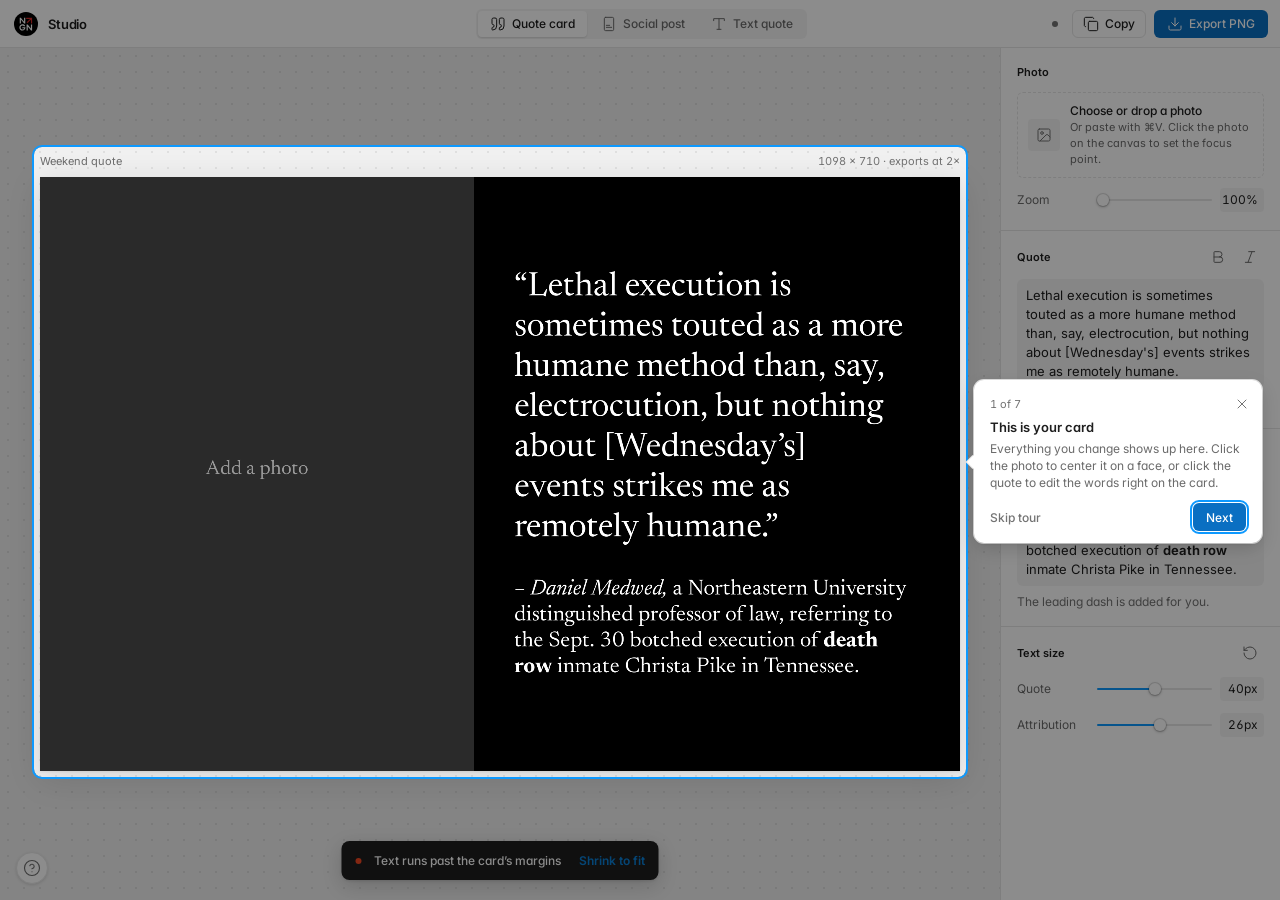
==== index.html @ 249392ea "Studio: several social artboards, batch story import, edit text on the canvas, onboarding tour - Soc" ====
<!doctype html>
<html lang="en">
<head>
<meta charset="utf-8">
<meta name="viewport" content="width=device-width, initial-scale=1">
<title>Weekend Quote Card</title>
<link rel="preconnect" href="https://fonts.googleapis.com">
<link rel="preconnect" href="https://fonts.gstatic.com" crossorigin>
<link rel="stylesheet" href="https://fonts.googleapis.com/css2?family=Inter:wght@400;500;600&family=Newsreader:ital,opsz,wght@0,72,400;0,72,700;1,72,400;1,72,700&display=swap">
<link rel="stylesheet" href="studio.css">
<style>
/* Kepler Std (Adobe) is used when installed; local() pins exact faces, since the family has 100+ widths and optical sizes. */
@font-face { font-family: "QC Kepler Display"; font-weight: 400; font-style: normal; src: local("Kepler Std Display"), local("KeplerStd-Disp"); }
@font-face { font-family: "QC Kepler Display"; font-weight: 400; font-style: italic; src: local("Kepler Std Italic Display"), local("KeplerStd-ItDisp"); }
@font-face { font-family: "QC Kepler Display"; font-weight: 700; font-style: normal; src: local("Kepler Std Bold Display"), local("KeplerStd-BoldDisp"); }
@font-face { font-family: "QC Kepler Display"; font-weight: 700; font-style: italic; src: local("Kepler Std Bold Italic Display"), local("KeplerStd-BoldItDisp"); }
@font-face { font-family: "QC Kepler Text"; font-weight: 400; font-style: normal; src: local("Kepler Std Regular"), local("KeplerStd-Regular"); }
@font-face { font-family: "QC Kepler Text"; font-weight: 400; font-style: italic; src: local("Kepler Std Italic"), local("KeplerStd-Italic"); }
@font-face { font-family: "QC Kepler Text"; font-weight: 700; font-style: normal; src: local("Kepler Std Bold"), local("KeplerStd-Bold"); }
@font-face { font-family: "QC Kepler Text"; font-weight: 700; font-style: italic; src: local("Kepler Std Bold Italic"), local("KeplerStd-BoldIt"); }
</style>
</head>
<body>
<header class="topbar">
  <div class="brand"><svg viewBox="0 0 64 64" aria-hidden="true"><circle cx="32" cy="32" r="32" fill="#000"/><path d="M0,73.07V1.06H12.99L52.81,50.48V1.06h14.32V73.07h-13.2L14.32,24.18v48.89H0Z" fill="#fff" transform="translate(15.3 15.18) scale(0.21955) translate(0 -1.06)"/><path d="M240.67 1.01L240.67 8.21L264.23 8.21L243.23 29.21L248.32 34.31L269.5 13.12L269.5 37.04L276.7 37.04L276.7 1.01Z" fill="#cf2b28" transform="translate(32.49 15.18) scale(0.43880) translate(-240.67 -1.01)"/><path d="M78.46,37.06C78.46,16.01,94.36,0,115.41,0c12.46,0,23.97,5.94,31.55,16.91l-11.29,8.06c-5.62-8.48-12.94-11.72-20.26-11.72-13.1,0-22.27,9.86-22.27,23.81s9.54,23.81,22.64,23.81c11.98,0,18.72-7.05,20.36-14.69h-21.79v-12.35h36.27c.21,1.86,.26,3.98,.26,5.78,0,18.51-13.04,34.52-35.1,34.52s-37.33-16.01-37.33-37.06Z" fill="#fff" transform="translate(14.3 32.78) scale(0.22393) translate(-78.46 0)"/><path d="M162.22,73.07V1.06h12.99l39.82,49.42V1.06h14.32V73.07h-13.2l-39.61-48.89v48.89h-14.32Z" fill="#fff" transform="translate(33.57 33.34) scale(0.21955) translate(-162.22 -1.06)"/></svg><span>Studio</span></div>
  <nav class="tabs" aria-label="Tools"><a href="./" aria-current="page"><svg class="i" viewBox="0 0 24 24" aria-hidden="true"><path d="M16 3a2 2 0 0 0-2 2v6a2 2 0 0 0 2 2 1 1 0 0 1 1 1v1a2 2 0 0 1-2 2 1 1 0 0 0-1 1v2a1 1 0 0 0 1 1 6 6 0 0 0 6-6V5a2 2 0 0 0-2-2z"/><path d="M5 3a2 2 0 0 0-2 2v6a2 2 0 0 0 2 2 1 1 0 0 1 1 1v1a2 2 0 0 1-2 2 1 1 0 0 0-1 1v2a1 1 0 0 0 1 1 6 6 0 0 0 6-6V5a2 2 0 0 0-2-2z"/></svg>Quote card</a><a href="social.html"><svg class="i" viewBox="0 0 24 24" aria-hidden="true"><rect x="5" y="2" width="14" height="20" rx="2"/><path d="M8 17h8M8 14h5"/></svg>Social post</a><a href="text-quote.html"><svg class="i" viewBox="0 0 24 24" aria-hidden="true"><path d="M4 7V4h16v3M9 20h6M12 4v16"/></svg>Text quote</a></nav>
  <div class="top-actions">
    <span class="font-chip" id="fontStatus"></span>
    <button type="button" class="btn outline" id="copy"><svg class="i" viewBox="0 0 24 24" aria-hidden="true"><rect width="14" height="14" x="8" y="8" rx="2"/><path d="M4 16c-1.1 0-2-.9-2-2V4c0-1.1.9-2 2-2h10c1.1 0 2 .9 2 2"/></svg>Copy</button>
    <button type="button" class="btn primary" id="download"><svg class="i" viewBox="0 0 24 24" aria-hidden="true"><path d="M21 15v4a2 2 0 0 1-2 2H5a2 2 0 0 1-2-2v-4"/><path d="m7 10 5 5 5-5M12 15V3"/></svg>Export PNG</button>
  </div>
</header>
<main class="workspace">
  <section class="stage" id="stage" aria-label="Canvas">
    <div class="artboard">
      <div class="frame-label"><span>Weekend quote</span><span>1098 × 710 · exports at 2×</span></div>
      <canvas id="card" width="2196" height="1420" aria-label="Quote card preview"></canvas>
    </div>
    <div class="toasts">
      <div class="toast" id="warn" hidden><span class="dot"></span><span>Text runs past the card’s margins</span><button type="button" id="fit">Shrink to fit</button></div>
      <div class="toast plain" id="saveMsg" role="status"></div>
    </div>
  </section>

  <aside class="panel right" aria-label="Properties">
    <section class="sec">
      <div class="sec-head"><h2>Photo</h2></div>
      <label class="drop">
        <span class="thumb" id="thumb"><svg class="i" viewBox="0 0 24 24" aria-hidden="true"><rect x="3" y="3" width="18" height="18" rx="2"/><circle cx="9" cy="9" r="2"/><path d="m21 15-3.1-3.1a2 2 0 0 0-2.8 0L6 21"/></svg></span>
        <span><strong>Choose or drop a photo</strong><span class="sub">Or paste with ⌘V. Click the photo on the canvas to set the focus point.</span></span>
        <input type="file" id="file" accept="image/*">
      </label>
      <div class="prop"><label for="zoom">Zoom</label><input type="range" id="zoom" min="100" max="250" value="100"><output class="val" for="zoom" id="zoomOut"></output></div>
    </section>

    <section class="sec">
      <div class="sec-head"><h2 id="quoteLabel">Quote</h2><div class="toolbar"><button type="button" class="btn icon fmt" data-cmd="bold" title="Bold (⌘B)" aria-label="Bold"><svg class="i" viewBox="0 0 24 24" aria-hidden="true"><path d="M6 12h9a4 4 0 0 1 0 8H7a1 1 0 0 1-1-1V5a1 1 0 0 1 1-1h7a4 4 0 0 1 0 8"/></svg></button>
          <button type="button" class="btn icon fmt" data-cmd="italic" title="Italic (⌘I)" aria-label="Italic"><svg class="i" viewBox="0 0 24 24" aria-hidden="true"><path d="M19 4h-9M14 20H5M15 4 9 20"/></svg></button></div></div>
      <div class="editor" id="quote" contenteditable="true" role="textbox" aria-multiline="true" aria-labelledby="quoteLabel">Lethal execution is sometimes touted as a more humane method than, say, electrocution, but nothing about [Wednesday's] events strikes me as remotely humane.</div>
      <p class="note">Curly quotation marks are added for you.</p>
    </section>

    <section class="sec">
      <div class="sec-head"><h2 id="attrLabel">Attribution</h2><div class="toolbar"><button type="button" class="btn icon fmt" data-cmd="bold" title="Bold (⌘B)" aria-label="Bold"><svg class="i" viewBox="0 0 24 24" aria-hidden="true"><path d="M6 12h9a4 4 0 0 1 0 8H7a1 1 0 0 1-1-1V5a1 1 0 0 1 1-1h7a4 4 0 0 1 0 8"/></svg></button>
          <button type="button" class="btn icon fmt" data-cmd="italic" title="Italic (⌘I)" aria-label="Italic"><svg class="i" viewBox="0 0 24 24" aria-hidden="true"><path d="M19 4h-9M14 20H5M15 4 9 20"/></svg></button></div></div>
      <div class="editor" id="attr" contenteditable="true" role="textbox" aria-multiline="true" aria-labelledby="attrLabel"><i>Daniel Medwed,</i> a Northeastern University distinguished professor of law, referring to the Sept. 30 botched execution of <b>death row</b> inmate Christa Pike in Tennessee.</div>
      <p class="note">The leading dash is added for you.</p>
    </section>

    <section class="sec">
      <div class="sec-head"><h2>Text size</h2><button type="button" class="btn icon" id="resetSize" title="Reset to 40 / 26" aria-label="Reset sizes"><svg class="i" viewBox="0 0 24 24" aria-hidden="true"><path d="M3 12a9 9 0 1 0 9-9 9.75 9.75 0 0 0-6.74 2.74L3 8"/><path d="M3 3v5h5"/></svg></button></div>
      <div class="prop"><label for="qSize">Quote</label><input type="range" id="qSize" min="24" max="56" value="40"><output class="val" for="qSize"></output></div>
      <div class="prop"><label for="aSize">Attribution</label><input type="range" id="aSize" min="16" max="34" value="26"><output class="val" for="aSize"></output></div>
    </section>
  </aside>
</main>
<script src="canvas-edit.js"></script>
<script src="tour.js"></script>
<script>
// Card spec from the Figma frame: 1098×710, portrait 518 wide, black quote column with 110/48 padding, 33 gap.
const W = 1098, H = 710, PW = 518, PAD_X = 48, PAD_Y = 110, GAP = 33, SCALE = 2;
const QUOTE_FAMILY = '"QC Kepler Display", "Newsreader", Georgia, serif';
const ATTR_FAMILY = '"QC Kepler Text", "Newsreader", Georgia, serif';
const DEFAULTS = { qSize: 40, aSize: 26 };

const $ = (id) => document.getElementById(id);
// Fill the slider track up to the thumb (WebKit has no progress pseudo-element).
function paintRanges() {
  for (const r of document.querySelectorAll('input[type=range]'))
    r.style.setProperty('--p', ((r.value - r.min) / (r.max - r.min)) * 100 + '%');
}
function setThumb(src) { const t = $('thumb'); t.style.backgroundImage = `url("${src}")`; t.textContent = ''; }
function setFontStatus(ok) {
  const el = $('fontStatus');
  el.dataset.ok = ok;
  el.textContent = ok ? 'Kepler Std' : 'Substitute font';
  el.title = ok ? 'Kepler Std is active on this computer.' : 'Kepler Std isn’t installed here, so Newsreader stands in. Activate Kepler Std in Adobe Fonts for an exact match.';
}

const canvas = $('card'), ctx = canvas.getContext('2d');
const quoteEl = $('quote'), attrEl = $('attr');
let photo = null;
// Focal point as a fraction of the photo (0–1); the frame centers on it as far as the crop allows.
let focus = { x: 0.5, y: 0.4 };
let geo = null;
let regions = [];
let lastEditor = quoteEl;

// rich text -> runs
function runsFrom(el) {
  const runs = [];
  (function walk(node, b, i) {
    for (const n of node.childNodes) {
      if (n.nodeType === 3) { runs.push({ text: n.nodeValue, b, i }); continue; }
      if (n.nodeType !== 1) continue;
      const tag = n.tagName;
      if (tag === 'BR') { runs.push({ text: '\n', b, i }); continue; }
      const st = n.style || {};
      const nb = b || tag === 'B' || tag === 'STRONG' || parseInt(st.fontWeight) >= 600 || st.fontWeight === 'bold';
      const ni = i || tag === 'I' || tag === 'EM' || st.fontStyle === 'italic';
      if ((tag === 'DIV' || tag === 'P') && runs.length) runs.push({ text: '\n', b, i });
      walk(n, nb, ni);
    }
  })(el, false, false);
  return runs;
}

function smarten(runs) {
  let prev = ' ';
  for (const r of runs) {
    r.text = r.text.replace(/ /g, ' ').replace(/["']/g, (q, idx, s) => {
      const before = idx ? s[idx - 1] : prev;
      const open = /[\s(\[—–-]/.test(before);
      return q === '"' ? (open ? '“' : '”') : (open ? '‘' : '’');
    });
    if (r.text) prev = r.text[r.text.length - 1];
  }
  return runs;
}

function trimRuns(runs) {
  const out = runs.filter((r) => r.text);
  if (out.length) { out[0].text = out[0].text.replace(/^\s+/, ''); out[out.length - 1].text = out[out.length - 1].text.replace(/\s+$/, ''); }
  return out.filter((r) => r.text);
}

function quoteRuns() {
  const runs = trimRuns(smarten(runsFrom(quoteEl)));
  if (!runs.length) return runs;
  const first = runs[0], last = runs[runs.length - 1];
  if (!/^“/.test(first.text)) first.text = '“' + first.text;
  if (!/”$/.test(last.text)) last.text += '”';
  return runs;
}

function attrRuns() {
  const runs = trimRuns(smarten(runsFrom(attrEl)));
  if (!runs.length) return runs;
  runs[0].text = runs[0].text.replace(/^[-–—]\s*/, '');
  runs.unshift({ text: '– ', b: false, i: false });
  return runs;
}

// layout
const fontFor = (r, size, family) => `${r.i ? 'italic ' : ''}${r.b ? 700 : 400} ${size}px ${family}`;

// Greedy word wrap; a "word" can mix styles (e.g. italic name + roman comma) and only breaks at whitespace.
function layout(runs, size, maxW, family) {
  const words = [];
  let cur = [];
  const flush = () => { if (cur.length) words.push(cur); cur = []; };
  for (const r of runs) {
    for (const part of r.text.split(/(\n|[ \t]+)/)) {
      if (!part) continue;
      if (part === '\n') { flush(); words.push('\n'); }
      else if (/^[ \t]+$/.test(part)) flush();
      else { ctx.font = fontFor(r, size, family); cur.push({ text: part, font: ctx.font, w: ctx.measureText(part).width }); }
    }
  }
  flush();
  ctx.font = fontFor({}, size, family);
  const space = ctx.measureText(' ').width;
  const lines = [[]];
  let lineW = 0;
  for (const word of words) {
    if (word === '\n') { lines.push([]); lineW = 0; continue; }
    const ww = word.reduce((s, seg) => s + seg.w, 0);
    const line = lines[lines.length - 1];
    const need = line.length ? lineW + space + ww : ww;
    if (line.length && need > maxW) { lines.push([word]); lineW = ww; }
    else { line.push(word); lineW = need; }
  }
  return { lines, space, family };
}

const lineWidth = (line, space) => line.reduce((s, word) => s + word.reduce((t, seg) => t + seg.w, 0), 0) + space * Math.max(0, line.length - 1);

// Like CSS text-wrap: balance: the narrowest width that keeps the greedy line count, so no orphans.
function balance(runs, size, maxW, family) {
  const greedy = layout(runs, size, maxW, family);
  const n = greedy.lines.length;
  let best = greedy;
  if (n > 1) {
    let lo = maxW / 2, hi = maxW;
    for (let i = 0; i < 12; i++) {
      const mid = (lo + hi) / 2, b = layout(runs, size, mid, family);
      if (b.lines.length <= n) { best = b; hi = mid; } else lo = mid;
    }
  }
  best.w = Math.max(...best.lines.map((l) => lineWidth(l, best.space)));
  return best;
}

function measure() {
  const qs = +$('qSize').value, as = +$('aSize').value;
  const maxW = W - PW - PAD_X * 2;
  const q = balance(quoteRuns(), qs, maxW, QUOTE_FAMILY);
  const a = balance(attrRuns(), as, maxW, ATTR_FAMILY);
  // Line heights from the Figma spec: 40/48 (1.2) and 26/31 (~1.19).
  const qLh = Math.round(qs * 1.2), aLh = Math.round(as * 31 / 26);
  const total = q.lines.length * qLh + (a.lines.length && a.lines[0].length ? GAP + a.lines.length * aLh : 0);
  return { q, a, qs, as, qLh, aLh, total };
}

function drawBlock(block, size, lh, x, top) {
  ctx.fillStyle = '#fff';
  ctx.textBaseline = 'alphabetic';
  ctx.font = fontFor({}, size, block.family);
  const m = ctx.measureText('Hg');
  const asc = m.fontBoundingBoxAscent ?? size * 0.8, desc = m.fontBoundingBoxDescent ?? size * 0.2;
  block.lines.forEach((line, n) => {
    const y = top + n * lh + (lh - (asc + desc)) / 2 + asc;
    let cx = x;
    line.forEach((word, wi) => {
      if (wi) cx += block.space;
      for (const seg of word) { ctx.font = seg.font; ctx.fillText(seg.text, cx, y); cx += seg.w; }
    });
  });
  return top + block.lines.length * lh;
}

function draw() {
  ctx.setTransform(SCALE, 0, 0, SCALE, 0, 0);
  ctx.fillStyle = '#000';
  ctx.fillRect(0, 0, W, H);

  // Portrait: cover-fit, then zoom and pan.
  ctx.save();
  ctx.beginPath(); ctx.rect(0, 0, PW, H); ctx.clip();
  if (photo) {
    const z = +$('zoom').value / 100;
    const s = Math.max(PW / photo.naturalWidth, H / photo.naturalHeight) * z;
    const dw = photo.naturalWidth * s, dh = photo.naturalHeight * s;
    const clamp = (v, min) => Math.min(0, Math.max(min, v));
    const dx = clamp(PW / 2 - focus.x * dw, PW - dw), dy = clamp(H / 2 - focus.y * dh, H - dh);
    geo = { dx, dy, dw, dh };
    ctx.drawImage(photo, dx, dy, dw, dh);
  } else {
    ctx.fillStyle = '#2a2a2a'; ctx.fillRect(0, 0, PW, H);
    ctx.fillStyle = '#999'; ctx.font = `400 24px ${ATTR_FAMILY}`; ctx.textAlign = 'center';
    ctx.fillText('Add a photo', PW / 2, H / 2); ctx.textAlign = 'left';
  }
  ctx.restore();

  const m = measure();
  const x = PW + PAD_X;
  const top = Math.max(0, (H - m.total) / 2);
  const qh = m.q.lines.length * m.qLh;
  const hasAttr = m.a.lines.length && m.a.lines[0].length;
  // Text regions for clicking to edit on the canvas; the block being edited is drawn by the overlay instead.
  regions = [{ editor: quoteEl, x, y: top, w: m.q.w, h: qh, size: m.qs, lh: m.qLh, family: QUOTE_FAMILY, color: '#fff' }];
  if (hasAttr) regions.push({ editor: attrEl, x, y: top + qh + GAP, w: m.a.w, h: m.a.lines.length * m.aLh, size: m.as, lh: m.aLh, family: ATTR_FAMILY, color: '#fff' });
  for (const [r, block, size, lh] of [[regions[0], m.q, m.qs, m.qLh], [regions[1], m.a, m.as, m.aLh]])
    if (r && CanvasEdit.editing !== r.editor) drawBlock(block, size, lh, x, r.y);

  $('warn').hidden = m.total <= H - PAD_Y * 2;
  for (const id of ['qSize', 'aSize']) document.querySelector(`output[for=${id}]`).textContent = $(id).value + 'px';
  $('zoomOut').textContent = $('zoom').value + '%';
  paintRanges();
}

// inputs
function loadPhoto(file) {
  if (!file || !file.type.startsWith('image/')) return;
  const img = new Image();
  img.onload = () => {
    photo = img;
    $('zoom').value = 100; focus = { x: 0.5, y: 0.4 };
    draw();
  };
  img.onerror = () => say('That file couldn’t be opened as an image. Try a JPG, PNG or WebP.');
  img.src = URL.createObjectURL(file);
  setThumb(img.src);
}

$('file').addEventListener('change', (e) => loadPhoto(e.target.files[0]));

document.addEventListener('paste', (e) => {
  const file = [...(e.clipboardData?.files || [])].find((f) => f.type.startsWith('image/'));
  if (file) { e.preventDefault(); loadPhoto(file); return; }
  // Paste into the editors as plain text so outside formatting doesn't leak in.
  if (e.target.closest?.('[contenteditable]')) {
    e.preventDefault();
    document.execCommand('insertText', false, e.clipboardData.getData('text/plain'));
  }
});

const stage = $('stage');
stage.addEventListener('dragover', (e) => { e.preventDefault(); stage.classList.add('drag'); });
stage.addEventListener('dragleave', () => stage.classList.remove('drag'));
stage.addEventListener('drop', (e) => { e.preventDefault(); stage.classList.remove('drag'); loadPhoto(e.dataTransfer.files[0]); });

for (const ed of [quoteEl, attrEl]) {
  ed.addEventListener('input', draw);
  ed.addEventListener('focus', () => { lastEditor = ed; });
}
document.querySelectorAll('.fmt').forEach((btn) => {
  const editor = btn.closest('.sec').querySelector('.editor');
  btn.addEventListener('mousedown', (e) => e.preventDefault()); // keep the text selection
  btn.addEventListener('click', () => {
    const node = document.getSelection().anchorNode;
    if (!editor.contains(node) && !CanvasEdit.owns(node)) editor.focus();
    document.execCommand('styleWithCSS', false, false);
    document.execCommand(btn.dataset.cmd);
    draw();
  });
});

// Click the photo to center on that point; drag to pan.
function cardPoint(e) {
  const r = canvas.getBoundingClientRect();
  return { x: (e.clientX - r.left) * W / r.width, y: (e.clientY - r.top) * H / r.height };
}
let dragFrom = null, moved = false;
canvas.addEventListener('pointerdown', (e) => {
  const p = cardPoint(e);
  if (!geo || p.x > PW || CanvasEdit.hit(p)) return;
  dragFrom = p; moved = false;
  canvas.setPointerCapture(e.pointerId);
});
canvas.addEventListener('pointermove', (e) => {
  if (!dragFrom) return;
  const p = cardPoint(e);
  if (!moved && Math.hypot(p.x - dragFrom.x, p.y - dragFrom.y) < 4) return;
  moved = true;
  const clamp01 = (v) => Math.min(1, Math.max(0, v));
  focus = { x: clamp01(focus.x - (p.x - dragFrom.x) / geo.dw), y: clamp01(focus.y - (p.y - dragFrom.y) / geo.dh) };
  dragFrom = p;
  draw();
  focus = { x: (PW / 2 - geo.dx) / geo.dw, y: (H / 2 - geo.dy) / geo.dh }; // drop any overshoot past the photo's edge
});
canvas.addEventListener('pointerup', (e) => {
  if (dragFrom && !moved) {
    const p = cardPoint(e);
    focus = { x: (p.x - geo.dx) / geo.dw, y: (p.y - geo.dy) / geo.dh };
    draw();
  }
  dragFrom = null;
});

for (const id of ['zoom', 'qSize', 'aSize']) $(id).addEventListener('input', draw);

$('resetSize').addEventListener('click', () => { $('qSize').value = DEFAULTS.qSize; $('aSize').value = DEFAULTS.aSize; draw(); });

// Shrink both sizes together, keeping their ratio, until the text fits inside the padding.
$('fit').addEventListener('click', () => {
  const ratio = +$('aSize').value / +$('qSize').value;
  let q = +$('qSize').value;
  while (q > +$('qSize').min) {
    q--;
    $('qSize').value = q;
    $('aSize').value = Math.max(+$('aSize').min, Math.round(q * ratio));
    if (measure().total <= H - PAD_Y * 2) break;
  }
  draw();
});

// save
const pngBlob = () => new Promise((res) => canvas.toBlob(res, 'image/png'));
const fileName = () => `weekend-quote-${new Date().toISOString().slice(0, 10)}.png`;
function say(t) { $('saveMsg').textContent = t; clearTimeout(say.timer); say.timer = setTimeout(() => { $('saveMsg').textContent = ''; }, 4000); }
const FALLBACK = 'Right-click the card and choose "Save Image As…" or "Copy Image".';

$('download').addEventListener('click', async () => {
  draw();
  let downloads = null;
  try { downloads = await window.claude?.use?.('downloads'); } catch {}
  if (!downloads) {
    const a = document.createElement('a');
    a.href = URL.createObjectURL(await pngBlob());
    a.download = fileName();
    a.click();
    setTimeout(() => URL.revokeObjectURL(a.href), 1000);
    say('Saved.');
    return;
  }
  try {
    await downloads.save({ filename: fileName(), data: await pngBlob() });
    say('Saved.');
  } catch (err) {
    say(err?.code === 'declined' ? 'Download cancelled.' : FALLBACK);
  }
});

$('copy').addEventListener('click', () => {
  draw();
  try {
    navigator.clipboard.write([new ClipboardItem({ 'image/png': pngBlob() })])
      .then(() => say('Copied. Paste it into Slack or an email.'), () => say(FALLBACK));
  } catch { say(FALLBACK); }
});

// fonts
document.fonts.load('40px "QC Kepler Display"').then((faces) => {
  const kepler = faces.some((f) => f.status === 'loaded');
  setFontStatus(kepler);
}, () => {});

draw();
const variants = ['400', 'italic 400', '700', 'italic 700'];
Promise.all(variants.flatMap((v) => [QUOTE_FAMILY, ATTR_FAMILY].map((f) => document.fonts.load(`${v} 40px ${f}`)))).then(draw, draw);
document.fonts.ready.then(draw);

CanvasEdit.attach({ canvas, wrap: document.querySelector('.artboard'), W, regions: () => regions, redraw: draw });
Tour.init('quote-card', [
  { target: '.artboard', side: 'left', title: 'This is your card', body: 'Everything you change shows up here. Click the photo to center it on a face, or click the quote to edit the words right on the card.' },
  { target: '.drop', side: 'left', title: 'Add the photo', body: 'Choose a file, drag one onto the card, or paste with ⌘V. Use Zoom to crop in closer.' },
  { target: '#quote', side: 'left', title: 'Type the quote', body: 'Curly quotation marks are added for you. Select words and click B or I to bold or italicize them.' },
  { target: '#attr', side: 'left', title: 'Say who said it', body: 'Italicize the name like the house style. The leading dash is added for you.' },
  { target: '#qSize', side: 'left', title: 'Long quote? Shrink it', body: 'If a message says the text runs past the margins, bring the sizes down here.' },
  { target: '#download', side: 'bottom', title: 'Export when it looks right', body: 'Export PNG saves a sharp 2× image. Copy puts it on your clipboard to paste into Slack.' },
  { target: '.tabs', side: 'bottom', title: 'Other templates', body: 'Switch to the social post or text quote tools here. Click ? in the corner to see this tour again.' },
]);
</script>
</body>
</html>
---- studio.css ----
/* NGN Studio: editor chrome shared by the quote card and social post tools.
   World: a design-tool workspace. Neutral chrome that recedes, the artboard is the only loud thing,
   one functional blue for selection and focus, brand red only inside the logo. */
:root {
  --chrome: #ffffff;        /* top bar + panels */
  --canvas: #f0f0f0;        /* workspace behind the artboard */
  --dot: rgb(0 0 0 / .07);
  --line: #e6e6e6;
  --field: #f5f5f5;         /* inputs, segmented tracks */
  --field-hover: #ececec;
  --raised: #ffffff;        /* selected segment */
  --text: #1e1e1e;
  --text-2: #6b6b6b;
  --text-3: #737373;
  --sel: #0d99ff;           /* selection, focus, primary */
  --sel-soft: rgb(13 153 255 / .12);
  --sel-text: #0a7fd6;
  --on-sel: #ffffff;
  --btn: #0a6fc2;           /* primary button: the selection blue darkened to clear 4.5:1 under white text */
  --btn-hover: #095ea6;
  --ok: #14ae5c;
  --warn: #f24822;
  --toast: #1e1e1e;
  --toast-text: #ffffff;
  --shadow-art: 0 1px 2px rgb(0 0 0 / .08), 0 8px 32px rgb(0 0 0 / .12);
  --shadow-pop: 0 1px 3px rgb(0 0 0 / .12), 0 6px 20px rgb(0 0 0 / .16);
  --ui: "Inter", system-ui, -apple-system, sans-serif;
  --r: 6px;
  --bar: 48px;
}
@media (prefers-color-scheme: dark) { :root:not([data-theme="light"]) {
  --chrome: #2c2c2c; --canvas: #1e1e1e; --dot: rgb(255 255 255 / .06); --line: #3a3a3a;
  --field: #383838; --field-hover: #424242; --raised: #4a4a4a;
  --text: #f5f5f5; --text-2: #b3b3b3; --text-3: #a3a3a3;
  --sel: #0d99ff; --sel-soft: rgb(13 153 255 / .2); --sel-text: #5cb8ff; --on-sel: #ffffff;
  --toast: #f5f5f5; --toast-text: #1e1e1e;
  --shadow-art: 0 1px 2px rgb(0 0 0 / .4), 0 12px 40px rgb(0 0 0 / .5);
  color-scheme: dark;
} }
:root[data-theme="dark"] {
  --chrome: #2c2c2c; --canvas: #1e1e1e; --dot: rgb(255 255 255 / .06); --line: #3a3a3a;
  --field: #383838; --field-hover: #424242; --raised: #4a4a4a;
  --text: #f5f5f5; --text-2: #b3b3b3; --text-3: #a3a3a3;
  --sel: #0d99ff; --sel-soft: rgb(13 153 255 / .2); --sel-text: #5cb8ff; --on-sel: #ffffff;
  --toast: #f5f5f5; --toast-text: #1e1e1e;
  --shadow-art: 0 1px 2px rgb(0 0 0 / .4), 0 12px 40px rgb(0 0 0 / .5);
  color-scheme: dark;
}

* { box-sizing: border-box; }
[hidden] { display: none !important; }
html, body { height: 100%; }
body {
  margin: 0; background: var(--canvas); color: var(--text);
  font: 400 12px/16px var(--ui); font-feature-settings: "cv11", "ss01";
  -webkit-font-smoothing: antialiased;
  display: grid; grid-template-rows: var(--bar) minmax(0, 1fr);
}
::selection { background: var(--sel-soft); }
svg.i { width: 16px; height: 16px; flex: none; fill: none; stroke: currentColor; stroke-width: 1.5; stroke-linecap: round; stroke-linejoin: round; }
:focus-visible { outline: 2px solid var(--sel); outline-offset: 1px; }
* { scrollbar-width: thin; scrollbar-color: var(--line) transparent; }

/* top bar */
.topbar {
  display: grid; grid-template-columns: 1fr auto 1fr; align-items: center; gap: 12px;
  padding: 0 12px 0 14px; background: var(--chrome); border-bottom: 1px solid var(--line);
}
.brand { display: flex; align-items: center; gap: 10px; font-weight: 600; font-size: 13px; letter-spacing: -0.01em; min-width: 0; }
.brand canvas, .brand svg { width: 24px; height: 24px; flex: none; }
.brand small { font-weight: 400; color: var(--text-3); font-size: 12px; }
.tabs { display: flex; gap: 2px; background: var(--field); border-radius: var(--r); padding: 2px; }
.tabs a {
  display: flex; align-items: center; gap: 6px; padding: 5px 12px; border-radius: 4px;
  color: var(--text-2); text-decoration: none; font-weight: 500;
}
.tabs a:hover { color: var(--text); }
.tabs a[aria-current] { background: var(--raised); color: var(--text); box-shadow: 0 1px 2px rgb(0 0 0 / .12); }
.top-actions { display: flex; align-items: center; justify-content: flex-end; gap: 8px; min-width: 0; }
.font-chip { display: flex; align-items: center; gap: 6px; color: var(--text-2); white-space: nowrap; padding: 0 6px; cursor: default; }
.font-chip::before { content: ""; width: 6px; height: 6px; border-radius: 50%; background: var(--text-3); }
.font-chip[data-ok="true"]::before { background: var(--ok); }
.font-chip[data-ok="false"]::before { background: var(--warn); }

/* buttons */
.btn {
  display: inline-flex; align-items: center; justify-content: center; gap: 6px; height: 28px; padding: 0 10px;
  font: 500 12px var(--ui); color: var(--text); background: transparent; border: 1px solid transparent;
  border-radius: var(--r); cursor: pointer; white-space: nowrap; transition: background .12s;
}
.btn:hover { background: var(--field); }
.btn.outline { border-color: var(--line); }
.btn.primary { background: var(--btn); color: var(--on-sel); padding: 0 12px; }
.btn.primary:hover { background: var(--btn-hover); }
.btn.icon { width: 28px; padding: 0; color: var(--text-2); }
.btn.icon:hover { color: var(--text); }
.btn[aria-pressed="true"] { background: var(--sel-soft); color: var(--sel-text); }

/* workspace */
.workspace { display: grid; grid-template-columns: minmax(0, 1fr) 280px; min-height: 0; }
.workspace.with-left { grid-template-columns: 232px minmax(0, 1fr) 280px; }
.stage {
  position: relative; min-width: 0; min-height: 0; overflow: auto;
  display: grid; place-items: center; padding: 48px 40px 72px;
  background-color: var(--canvas);
  background-image: radial-gradient(var(--dot) 1px, transparent 1px);
  background-size: 16px 16px;
}
.artboard { display: grid; gap: 8px; max-width: 100%; }
.frame-label { display: flex; justify-content: space-between; gap: 16px; color: var(--text-2); font-size: 11px; }
.frame-label span:last-child { color: var(--text-3); font-variant-numeric: tabular-nums; }
.artboard canvas {
  display: block; width: auto; height: auto; max-width: 100%;
  max-height: calc(100vh - var(--bar) - 150px);
  box-shadow: var(--shadow-art); background: #000; cursor: crosshair; touch-action: none;
}
.stage.drag .artboard canvas { outline: 2px solid var(--sel); outline-offset: 4px; }

/* toasts float at the bottom of the canvas, like Figma's notifications */
.toasts { position: absolute; left: 50%; bottom: 20px; transform: translateX(-50%); display: grid; gap: 8px; justify-items: center; width: max-content; max-width: calc(100% - 32px); pointer-events: none; }
.toast {
  pointer-events: auto; display: flex; align-items: center; gap: 12px; padding: 8px 8px 8px 14px;
  background: var(--toast); color: var(--toast-text); border-radius: 8px; box-shadow: var(--shadow-pop); font-weight: 500;
  animation: toast-in .24s cubic-bezier(.16, 1, .3, 1);
}
.toast:empty { display: none; }
.toast.plain { padding-right: 14px; }
.toast .dot { width: 6px; height: 6px; border-radius: 50%; background: var(--warn); flex: none; }
.toast button { font: 600 12px var(--ui); color: var(--sel-text); background: none; border: 0; padding: 4px 6px; border-radius: 4px; cursor: pointer; }
.toast button:hover { background: rgb(128 128 128 / .18); }
@keyframes toast-in { from { opacity: 0; transform: translateY(6px); filter: blur(2px); } }

/* panels */
.panel { background: var(--chrome); min-height: 0; overflow-y: auto; }
.panel.right { border-left: 1px solid var(--line); }
.panel.left { border-right: 1px solid var(--line); }
.sec { padding: 12px 16px 16px; border-bottom: 1px solid var(--line); display: grid; gap: 8px; }
.sec:last-child { border-bottom: 0; }
.sec-head { display: flex; align-items: center; justify-content: space-between; min-height: 24px; }
.sec h2, .panel h2 { margin: 0; font-size: 11px; font-weight: 600; letter-spacing: 0; color: var(--text); }
.sub { font-size: 11px; color: var(--text-2); margin-top: 4px; }
.note { margin: 0; color: var(--text-3); font-size: 12px; line-height: 16px; }

/* property rows: label, control, value */
.prop { display: grid; grid-template-columns: 72px minmax(0, 1fr) 44px; align-items: center; gap: 8px; min-height: 28px; }
.prop > label, .prop > span:first-child { color: var(--text-2); }
.prop.wide { grid-template-columns: 72px minmax(0, 1fr); }
.val {
  height: 24px; display: flex; align-items: center; justify-content: flex-end; padding: 0 6px; border-radius: 4px;
  background: var(--field); font-variant-numeric: tabular-nums; color: var(--text);
}

/* slider */
input[type=range] { -webkit-appearance: none; appearance: none; width: 100%; height: 16px; background: transparent; margin: 0; cursor: pointer; }
input[type=range]::-webkit-slider-runnable-track { height: 2px; border-radius: 1px; background: linear-gradient(var(--sel), var(--sel)) 0 / var(--p, 50%) 100% no-repeat, var(--line); }
input[type=range]::-moz-range-track { height: 2px; border-radius: 1px; background: var(--line); }
input[type=range]::-moz-range-progress { height: 2px; background: var(--sel); }
input[type=range]::-webkit-slider-thumb { -webkit-appearance: none; width: 12px; height: 12px; margin-top: -5px; border-radius: 50%; background: #fff; border: 0; box-shadow: 0 0 0 1px rgb(0 0 0 / .12), 0 1px 3px rgb(0 0 0 / .3); transition: transform .12s; }
input[type=range]::-moz-range-thumb { width: 12px; height: 12px; border-radius: 50%; background: #fff; border: 0; box-shadow: 0 0 0 1px rgb(0 0 0 / .12), 0 1px 3px rgb(0 0 0 / .3); }
input[type=range]:hover::-webkit-slider-thumb { transform: scale(1.15); }
input[type=range]:focus-visible { outline: none; }
input[type=range]:focus-visible::-webkit-slider-thumb { box-shadow: 0 0 0 2px var(--sel), 0 1px 3px rgb(0 0 0 / .3); }

/* segmented control */
.seg { display: flex; gap: 2px; padding: 2px; background: var(--field); border-radius: var(--r); }
.seg button {
  flex: 1; display: flex; align-items: center; justify-content: center; gap: 6px; height: 24px; padding: 0 8px;
  font: 500 12px var(--ui); color: var(--text-2); background: transparent; border: 0; border-radius: 4px; cursor: pointer;
}
.seg button:hover { color: var(--text); }
.seg button[aria-pressed="true"] { background: var(--raised); color: var(--text); box-shadow: 0 1px 2px rgb(0 0 0 / .14); }

/* select */
select {
  width: 100%; height: 28px; padding: 0 28px 0 8px; font: 12px var(--ui); color: var(--text);
  background: var(--field) url("data:image/svg+xml,%3Csvg xmlns='http://www.w3.org/2000/svg' width='16' height='16' fill='none' stroke='%238f8f8f' stroke-width='1.5' stroke-linecap='round' stroke-linejoin='round'%3E%3Cpath d='m5 7 3 3 3-3'/%3E%3C/svg%3E") right 6px center no-repeat;
  border: 1px solid transparent; border-radius: var(--r); appearance: none; cursor: pointer;
}
select:hover { border-color: var(--line); }

/* text fields */
.field, .editor {
  width: 100%; font: 400 12px/18px var(--ui); color: var(--text); background: var(--field);
  border: 1px solid transparent; border-radius: var(--r); padding: 6px 8px; outline: none; transition: border-color .12s, background .12s;
}
.field:hover, .editor:hover { border-color: var(--line); }
.field:focus, .editor:focus { border-color: var(--sel); background: var(--chrome); }
.field::placeholder { color: var(--text-3); }
.editor { min-height: 88px; overflow-wrap: anywhere; font-size: 13px; line-height: 19px; }
.editor b, .editor strong { font-weight: 650; }
.input-icon { position: relative; flex: 1; min-width: 0; }
.input-icon svg { position: absolute; left: 8px; top: 50%; transform: translateY(-50%); color: var(--text-3); pointer-events: none; }
.input-icon .field { padding-left: 30px; height: 28px; }

.toolbar { display: flex; align-items: center; gap: 4px; }
.toolbar .spacer { flex: 1; }
.label-row { display: flex; align-items: center; justify-content: space-between; color: var(--text-2); min-height: 24px; }

/* drop zone for the photo */
.drop {
  display: flex; align-items: center; gap: 10px; padding: 10px; border: 1px dashed var(--line); border-radius: var(--r);
  color: var(--text-2); cursor: pointer; transition: border-color .12s, background .12s;
}
.drop:hover, .drop:focus-within { border-color: var(--sel); background: var(--sel-soft); color: var(--text); }
.drop input { position: absolute; width: 1px; height: 1px; opacity: 0; }
.drop .thumb { width: 32px; height: 32px; border-radius: 4px; background: var(--field) center / cover; display: grid; place-items: center; color: var(--text-3); flex: none; }
.drop strong { display: block; color: var(--text); font-weight: 500; }

/* swatches */
.swatches { display: flex; gap: 6px; }
.swatches button { width: 24px; height: 24px; border-radius: 50%; border: 0; cursor: pointer; box-shadow: inset 0 0 0 1px rgb(128 128 128 / .45); }
.swatches button[aria-pressed="true"] { box-shadow: inset 0 0 0 1px rgb(128 128 128 / .45), 0 0 0 2px var(--chrome), 0 0 0 4px var(--sel); }

/* On-canvas text editing: Figma's hover outline and text-edit box */
.artboard { position: relative; }
.canvas-hover { position: absolute; pointer-events: none; outline: 1.5px solid var(--sel); border-radius: 2px; }
.canvas-editor {
  position: absolute; z-index: 1; outline: 1.5px solid var(--sel); outline-offset: 6px; border-radius: 1px;
  white-space: normal; overflow-wrap: normal; word-break: normal; font-kerning: normal; caret-color: var(--sel); cursor: text;
}
.canvas-editor b, .canvas-editor strong { font-weight: 700; }
.canvas-editor::selection, .canvas-editor *::selection { background: rgb(13 153 255 / .35); }

/* Several artboards side by side; the selected one carries Figma's selection outline */
.boards { display: flex; gap: 56px; align-items: flex-start; margin: auto; }
.boards .artboard { flex: none; }
.boards .artboard canvas { max-height: calc(100vh - var(--bar) - 170px); }
.artboard.selected canvas { outline: 2px solid var(--sel); outline-offset: 0; }
.artboard.selected .frame-label span:first-child { color: var(--sel-text); }
.frame-label .x { visibility: hidden; border: 0; background: none; color: var(--text-3); padding: 0; cursor: pointer; display: flex; }
.artboard:hover .frame-label .x { visibility: visible; }
.frame-label .x:hover { color: var(--text); }
.frame-label > span:first-child { display: flex; gap: 6px; align-items: center; min-width: 0; cursor: default; }
.frame-label > span:last-child { display: flex; align-items: center; gap: 6px; white-space: nowrap; }
.frame-label .name { overflow: hidden; text-overflow: ellipsis; white-space: nowrap; max-width: 220px; }
.add-board {
  flex: none; align-self: stretch; margin-top: 24px; width: 120px; display: grid; place-items: center; align-content: center; gap: 6px;
  border: 1.5px dashed var(--line); border-radius: 4px; background: none; color: var(--text-2); font: 500 12px var(--ui); cursor: pointer;
}
.add-board:hover { border-color: var(--sel); color: var(--sel-text); background: var(--sel-soft); }

/* Onboarding tour */
.tour-ring {
  position: fixed; z-index: 50; pointer-events: none; border-radius: 8px;
  box-shadow: 0 0 0 2px var(--sel), 0 0 0 9999px rgb(0 0 0 / .45);
  transition: left .28s cubic-bezier(.16, 1, .3, 1), top .28s cubic-bezier(.16, 1, .3, 1), width .28s cubic-bezier(.16, 1, .3, 1), height .28s cubic-bezier(.16, 1, .3, 1);
}
.tour-tip {
  position: fixed; z-index: 51; width: 288px; padding: 14px 16px 12px; border-radius: 10px;
  background: var(--chrome); color: var(--text); box-shadow: var(--shadow-pop), 0 0 0 1px var(--line);
  transition: left .28s cubic-bezier(.16, 1, .3, 1), top .28s cubic-bezier(.16, 1, .3, 1);
  animation: toast-in .24s cubic-bezier(.16, 1, .3, 1);
}
.tour-tip::before { content: ""; position: absolute; width: 10px; height: 10px; background: var(--chrome); transform: rotate(45deg); box-shadow: -1px -1px 0 var(--line); }
.tour-tip[data-side="bottom"]::before { top: -5px; left: calc(var(--ax) - 5px); }
.tour-tip[data-side="top"]::before { bottom: -5px; left: calc(var(--ax) - 5px); transform: rotate(225deg); }
.tour-tip[data-side="right"]::before { left: -5px; top: calc(var(--ay) - 5px); transform: rotate(-45deg); }
.tour-tip[data-side="left"]::before { right: -5px; top: calc(var(--ay) - 5px); transform: rotate(135deg); }
.tour-head { display: flex; justify-content: space-between; align-items: center; color: var(--text-3); font-size: 11px; font-variant-numeric: tabular-nums; }
.tour-x { border: 0; background: none; color: var(--text-3); padding: 2px; margin-right: -6px; border-radius: 4px; cursor: pointer; display: flex; }
.tour-x:hover { color: var(--text); background: var(--field); }
.tour-tip h3 { margin: 4px 0 4px; font-size: 13px; font-weight: 600; line-height: 18px; text-wrap: balance; }
.tour-tip p { margin: 0 0 12px; color: var(--text-2); font-size: 12px; line-height: 17px; }
.tour-actions { display: flex; align-items: center; gap: 6px; }
.tour-actions span { flex: 1; }
.tour-skip { border: 0; background: none; color: var(--text-3); font: 500 12px var(--ui); padding: 4px 0; cursor: pointer; }
.tour-skip:hover { color: var(--text); }
.help-btn {
  position: fixed; left: 16px; bottom: 16px; z-index: 40; width: 32px; height: 32px; border-radius: 50%;
  display: grid; place-items: center; border: 1px solid var(--line); background: var(--chrome); color: var(--text-2);
  box-shadow: 0 1px 3px rgb(0 0 0 / .12); cursor: pointer; transition: color .12s, transform .12s;
}
.help-btn:hover { color: var(--text); transform: translateY(-1px); }
.help-btn svg.i { width: 18px; height: 18px; }

@media (max-width: 960px) {
  body { display: block; height: auto; }
  .topbar { grid-template-columns: 1fr auto; padding-block: 8px; height: auto; position: sticky; top: 0; z-index: 2; }
  .topbar .tabs { grid-column: 1 / -1; grid-row: 2; justify-self: start; }
  .font-chip { display: none; }
  .workspace, .workspace.with-left { display: block; }
  .stage { padding: 24px 16px 64px; }
  .artboard canvas { max-height: 70vh; }
  .panel.left, .panel.right { border: 0; border-top: 1px solid var(--line); }
}
@media (prefers-reduced-motion: reduce) { *, *::before { animation: none !important; transition: none !important; } }
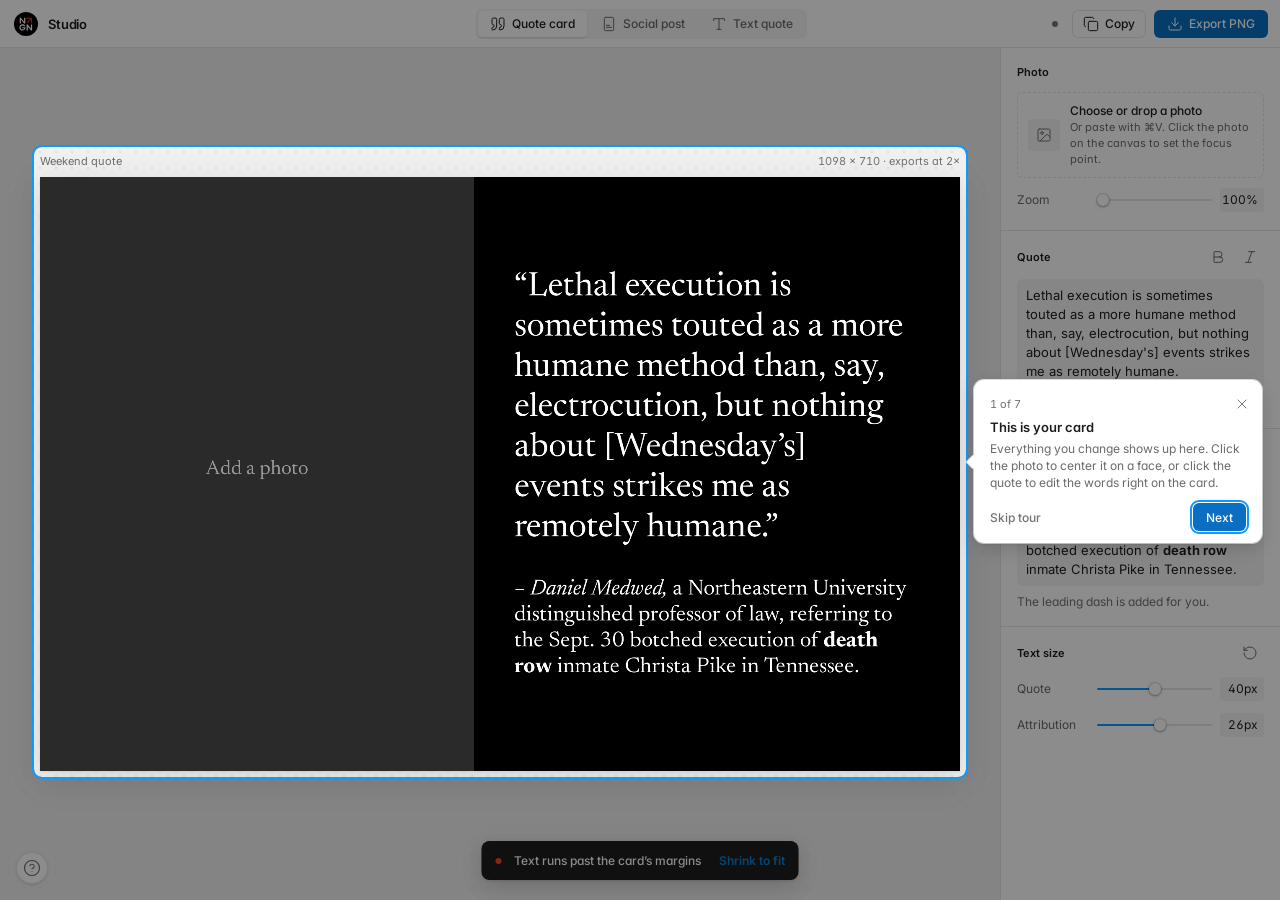
==== commit ae24f520: "Studio: end slide, house-style quote credits, red arrow favicon - End slide ("Link in bio for the fu" ====
--- a/index.html
+++ b/index.html
@@ -3,6 +3,7 @@
 <head>
 <meta charset="utf-8">
 <meta name="viewport" content="width=device-width, initial-scale=1">
+<link rel="icon" href="favicon.svg" type="image/svg+xml">
 <title>Weekend Quote Card</title>
 <link rel="preconnect" href="https://fonts.googleapis.com">
 <link rel="preconnect" href="https://fonts.gstatic.com" crossorigin>
--- a/studio.css
+++ b/studio.css
@@ -117,7 +117,7 @@
 .stage.drag .artboard canvas { outline: 2px solid var(--sel); outline-offset: 4px; }
 
 /* toasts float at the bottom of the canvas, like Figma's notifications */
-.toasts { position: absolute; left: 50%; bottom: 20px; transform: translateX(-50%); display: grid; gap: 8px; justify-items: center; width: max-content; max-width: calc(100% - 32px); pointer-events: none; }
+.toasts { position: fixed; left: 50%; bottom: 20px; transform: translateX(-50%); display: grid; gap: 8px; justify-items: center; width: max-content; max-width: calc(100% - 32px); pointer-events: none; }
 .toast {
   pointer-events: auto; display: flex; align-items: center; gap: 12px; padding: 8px 8px 8px 14px;
   background: var(--toast); color: var(--toast-text); border-radius: 8px; box-shadow: var(--shadow-pop); font-weight: 500;
@@ -220,6 +220,15 @@
 }
 .canvas-editor b, .canvas-editor strong { font-weight: 700; }
 .canvas-editor::selection, .canvas-editor *::selection { background: rgb(13 153 255 / .35); }
+
+/* Wrap-width frame while editing: the dashed box is the headline's wrap width; square handles resize it */
+.wrap-frame { position: absolute; pointer-events: none; outline: 1px dashed rgb(13 153 255 / .7); outline-offset: 6px; }
+.wrap-handle {
+  position: absolute; top: 50%; width: 10px; height: 10px; margin-top: -5px; pointer-events: all; cursor: ew-resize;
+  background: #fff; border: 1.5px solid var(--sel); border-radius: 2px; box-shadow: 0 1px 2px rgb(0 0 0 / .3);
+}
+.wrap-handle.left { left: -11px; }
+.wrap-handle.right { right: -11px; }
 
 /* Several artboards side by side; the selected one carries Figma's selection outline */
 .boards { display: flex; gap: 56px; align-items: flex-start; margin: auto; }
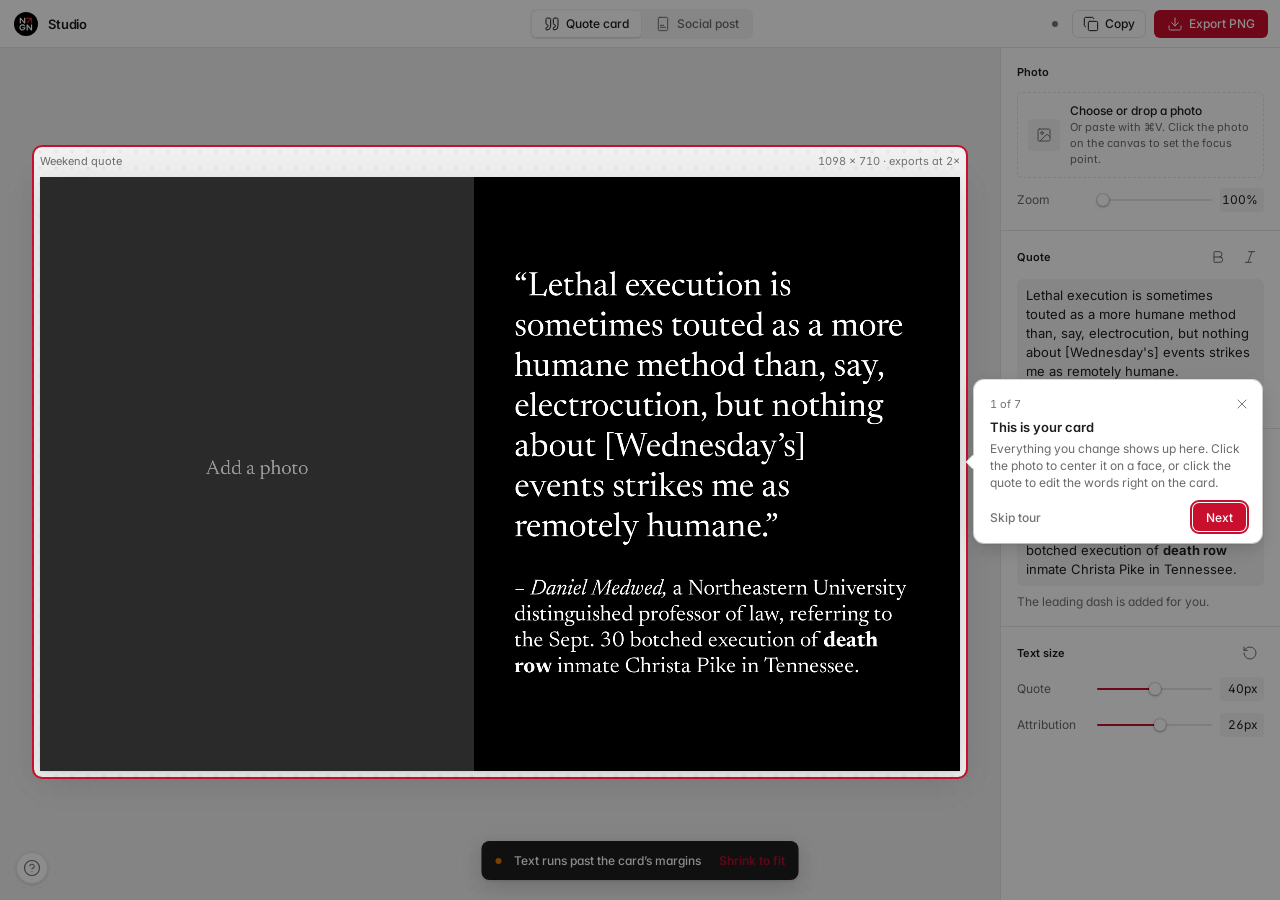
==== commit ea0e40e2: "Studio: drop the standalone Text quote tool Text quotes are built inside each story in the social ed" ====
--- a/index.html
+++ b/index.html
@@ -24,7 +24,7 @@
 <body>
 <header class="topbar">
   <div class="brand"><svg viewBox="0 0 64 64" aria-hidden="true"><circle cx="32" cy="32" r="32" fill="#000"/><path d="M0,73.07V1.06H12.99L52.81,50.48V1.06h14.32V73.07h-13.2L14.32,24.18v48.89H0Z" fill="#fff" transform="translate(15.3 15.18) scale(0.21955) translate(0 -1.06)"/><path d="M240.67 1.01L240.67 8.21L264.23 8.21L243.23 29.21L248.32 34.31L269.5 13.12L269.5 37.04L276.7 37.04L276.7 1.01Z" fill="#cf2b28" transform="translate(32.49 15.18) scale(0.43880) translate(-240.67 -1.01)"/><path d="M78.46,37.06C78.46,16.01,94.36,0,115.41,0c12.46,0,23.97,5.94,31.55,16.91l-11.29,8.06c-5.62-8.48-12.94-11.72-20.26-11.72-13.1,0-22.27,9.86-22.27,23.81s9.54,23.81,22.64,23.81c11.98,0,18.72-7.05,20.36-14.69h-21.79v-12.35h36.27c.21,1.86,.26,3.98,.26,5.78,0,18.51-13.04,34.52-35.1,34.52s-37.33-16.01-37.33-37.06Z" fill="#fff" transform="translate(14.3 32.78) scale(0.22393) translate(-78.46 0)"/><path d="M162.22,73.07V1.06h12.99l39.82,49.42V1.06h14.32V73.07h-13.2l-39.61-48.89v48.89h-14.32Z" fill="#fff" transform="translate(33.57 33.34) scale(0.21955) translate(-162.22 -1.06)"/></svg><span>Studio</span></div>
-  <nav class="tabs" aria-label="Tools"><a href="./" aria-current="page"><svg class="i" viewBox="0 0 24 24" aria-hidden="true"><path d="M16 3a2 2 0 0 0-2 2v6a2 2 0 0 0 2 2 1 1 0 0 1 1 1v1a2 2 0 0 1-2 2 1 1 0 0 0-1 1v2a1 1 0 0 0 1 1 6 6 0 0 0 6-6V5a2 2 0 0 0-2-2z"/><path d="M5 3a2 2 0 0 0-2 2v6a2 2 0 0 0 2 2 1 1 0 0 1 1 1v1a2 2 0 0 1-2 2 1 1 0 0 0-1 1v2a1 1 0 0 0 1 1 6 6 0 0 0 6-6V5a2 2 0 0 0-2-2z"/></svg>Quote card</a><a href="social.html"><svg class="i" viewBox="0 0 24 24" aria-hidden="true"><rect x="5" y="2" width="14" height="20" rx="2"/><path d="M8 17h8M8 14h5"/></svg>Social post</a><a href="text-quote.html"><svg class="i" viewBox="0 0 24 24" aria-hidden="true"><path d="M4 7V4h16v3M9 20h6M12 4v16"/></svg>Text quote</a></nav>
+  <nav class="tabs" aria-label="Tools"><a href="./" aria-current="page"><svg class="i" viewBox="0 0 24 24" aria-hidden="true"><path d="M16 3a2 2 0 0 0-2 2v6a2 2 0 0 0 2 2 1 1 0 0 1 1 1v1a2 2 0 0 1-2 2 1 1 0 0 0-1 1v2a1 1 0 0 0 1 1 6 6 0 0 0 6-6V5a2 2 0 0 0-2-2z"/><path d="M5 3a2 2 0 0 0-2 2v6a2 2 0 0 0 2 2 1 1 0 0 1 1 1v1a2 2 0 0 1-2 2 1 1 0 0 0-1 1v2a1 1 0 0 0 1 1 6 6 0 0 0 6-6V5a2 2 0 0 0-2-2z"/></svg>Quote card</a><a href="social.html"><svg class="i" viewBox="0 0 24 24" aria-hidden="true"><rect x="5" y="2" width="14" height="20" rx="2"/><path d="M8 17h8M8 14h5"/></svg>Social post</a></nav>
   <div class="top-actions">
     <span class="font-chip" id="fontStatus"></span>
     <button type="button" class="btn outline" id="copy"><svg class="i" viewBox="0 0 24 24" aria-hidden="true"><rect width="14" height="14" x="8" y="8" rx="2"/><path d="M4 16c-1.1 0-2-.9-2-2V4c0-1.1.9-2 2-2h10c1.1 0 2 .9 2 2"/></svg>Copy</button>
@@ -430,7 +430,7 @@
   { target: '#attr', side: 'left', title: 'Say who said it', body: 'Italicize the name like the house style. The leading dash is added for you.' },
   { target: '#qSize', side: 'left', title: 'Long quote? Shrink it', body: 'If a message says the text runs past the margins, bring the sizes down here.' },
   { target: '#download', side: 'bottom', title: 'Export when it looks right', body: 'Export PNG saves a sharp 2× image. Copy puts it on your clipboard to paste into Slack.' },
-  { target: '.tabs', side: 'bottom', title: 'Other templates', body: 'Switch to the social post or text quote tools here. Click ? in the corner to see this tour again.' },
+  { target: '.tabs', side: 'bottom', title: 'Other templates', body: 'Switch to the social post tool here. Click ? in the corner to see this tour again.' },
 ]);
 </script>
 </body>
--- a/studio.css
+++ b/studio.css
@@ -1,6 +1,6 @@
 /* NGN Studio: editor chrome shared by the quote card and social post tools.
    World: a design-tool workspace. Neutral chrome that recedes, the artboard is the only loud thing,
-   one functional blue for selection and focus, brand red only inside the logo. */
+   Northeastern red as the one accent for selection, focus and primary actions. */
 :root {
   --chrome: #ffffff;        /* top bar + panels */
   --canvas: #f0f0f0;        /* workspace behind the artboard */
@@ -12,14 +12,14 @@
   --text: #1e1e1e;
   --text-2: #6b6b6b;
   --text-3: #737373;
-  --sel: #0d99ff;           /* selection, focus, primary */
-  --sel-soft: rgb(13 153 255 / .12);
-  --sel-text: #0a7fd6;
+  --sel: #c8102e;           /* Northeastern red: selection, focus, primary */
+  --sel-soft: rgb(200 16 46 / .09);
+  --sel-text: #b00e28;
   --on-sel: #ffffff;
-  --btn: #0a6fc2;           /* primary button: the selection blue darkened to clear 4.5:1 under white text */
-  --btn-hover: #095ea6;
+  --btn: #c8102e;           /* primary button: Northeastern red, 5.9:1 under white text */
+  --btn-hover: #a50d26;
   --ok: #14ae5c;
-  --warn: #f24822;
+  --warn: #d97706;           /* amber, so warnings don't read as the red accent */
   --toast: #1e1e1e;
   --toast-text: #ffffff;
   --shadow-art: 0 1px 2px rgb(0 0 0 / .08), 0 8px 32px rgb(0 0 0 / .12);
@@ -32,7 +32,7 @@
   --chrome: #2c2c2c; --canvas: #1e1e1e; --dot: rgb(255 255 255 / .06); --line: #3a3a3a;
   --field: #383838; --field-hover: #424242; --raised: #4a4a4a;
   --text: #f5f5f5; --text-2: #b3b3b3; --text-3: #a3a3a3;
-  --sel: #0d99ff; --sel-soft: rgb(13 153 255 / .2); --sel-text: #5cb8ff; --on-sel: #ffffff;
+  --sel: #e8475f; --sel-soft: rgb(232 71 95 / .18); --sel-text: #ff8a99; --on-sel: #ffffff;
   --toast: #f5f5f5; --toast-text: #1e1e1e;
   --shadow-art: 0 1px 2px rgb(0 0 0 / .4), 0 12px 40px rgb(0 0 0 / .5);
   color-scheme: dark;
@@ -41,7 +41,7 @@
   --chrome: #2c2c2c; --canvas: #1e1e1e; --dot: rgb(255 255 255 / .06); --line: #3a3a3a;
   --field: #383838; --field-hover: #424242; --raised: #4a4a4a;
   --text: #f5f5f5; --text-2: #b3b3b3; --text-3: #a3a3a3;
-  --sel: #0d99ff; --sel-soft: rgb(13 153 255 / .2); --sel-text: #5cb8ff; --on-sel: #ffffff;
+  --sel: #e8475f; --sel-soft: rgb(232 71 95 / .18); --sel-text: #ff8a99; --on-sel: #ffffff;
   --toast: #f5f5f5; --toast-text: #1e1e1e;
   --shadow-art: 0 1px 2px rgb(0 0 0 / .4), 0 12px 40px rgb(0 0 0 / .5);
   color-scheme: dark;
@@ -219,10 +219,10 @@
   white-space: normal; overflow-wrap: normal; word-break: normal; font-kerning: normal; caret-color: var(--sel); cursor: text;
 }
 .canvas-editor b, .canvas-editor strong { font-weight: 700; }
-.canvas-editor::selection, .canvas-editor *::selection { background: rgb(13 153 255 / .35); }
+.canvas-editor::selection, .canvas-editor *::selection { background: rgb(200 16 46 / .35); }
 
 /* Wrap-width frame while editing: the dashed box is the headline's wrap width; square handles resize it */
-.wrap-frame { position: absolute; pointer-events: none; outline: 1px dashed rgb(13 153 255 / .7); outline-offset: 6px; }
+.wrap-frame { position: absolute; pointer-events: none; outline: 1px dashed var(--sel); outline-offset: 6px; }
 .wrap-handle {
   position: absolute; top: 50%; width: 10px; height: 10px; margin-top: -5px; pointer-events: all; cursor: ew-resize;
   background: #fff; border: 1.5px solid var(--sel); border-radius: 2px; box-shadow: 0 1px 2px rgb(0 0 0 / .3);
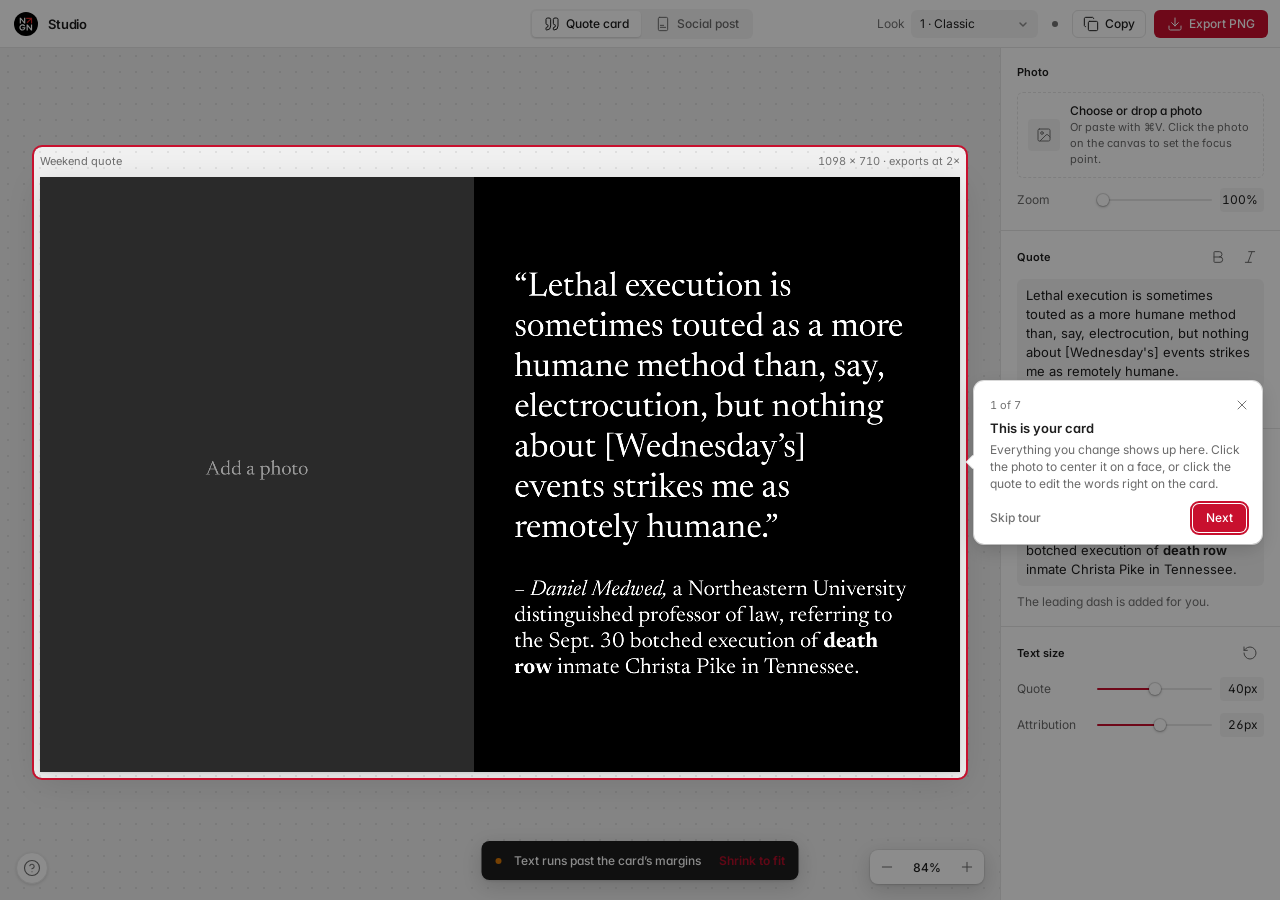
==== commit 457b9a37: "Studio: Figma-grade interaction layer and five layout variations Shared (studio.js): canvas zoom (⌘ " ====
--- a/index.html
+++ b/index.html
@@ -9,6 +9,7 @@
 <link rel="preconnect" href="https://fonts.gstatic.com" crossorigin>
 <link rel="stylesheet" href="https://fonts.googleapis.com/css2?family=Inter:wght@400;500;600&family=Newsreader:ital,opsz,wght@0,72,400;0,72,700;1,72,400;1,72,700&display=swap">
 <link rel="stylesheet" href="studio.css">
+<link rel="stylesheet" href="variants.css">
 <style>
 /* Kepler Std (Adobe) is used when installed; local() pins exact faces, since the family has 100+ widths and optical sizes. */
 @font-face { font-family: "QC Kepler Display"; font-weight: 400; font-style: normal; src: local("Kepler Std Display"), local("KeplerStd-Disp"); }
@@ -76,6 +77,7 @@
   </aside>
 </main>
 <script src="canvas-edit.js"></script>
+<script src="studio.js"></script>
 <script src="tour.js"></script>
 <script>
 // Card spec from the Figma frame: 1098×710, portrait 518 wide, black quote column with 110/48 padding, 33 gap.
@@ -423,6 +425,12 @@
 document.fonts.ready.then(draw);
 
 CanvasEdit.attach({ canvas, wrap: document.querySelector('.artboard'), W, regions: () => regions, redraw: draw });
+addEventListener('keydown', (e) => {
+  if ((e.metaKey || e.ctrlKey) && e.key.toLowerCase() === 'e') { e.preventDefault(); $('download').click(); }
+});
+Studio.init({ artHeight: H, artWidth: W, shortcuts: [
+  ['Export the card', `${Studio.mod} E`], ['Bold / italic while editing text', `${Studio.mod} B / ${Studio.mod} I`], ['Stop editing text', 'Esc'],
+] });
 Tour.init('quote-card', [
   { target: '.artboard', side: 'left', title: 'This is your card', body: 'Everything you change shows up here. Click the photo to center it on a face, or click the quote to edit the words right on the card.' },
   { target: '.drop', side: 'left', title: 'Add the photo', body: 'Choose a file, drag one onto the card, or paste with ⌘V. Use Zoom to crop in closer.' },
--- a/studio.css
+++ b/studio.css
@@ -92,6 +92,8 @@
 .btn.outline { border-color: var(--line); }
 .btn.primary { background: var(--btn); color: var(--on-sel); padding: 0 12px; }
 .btn.primary:hover { background: var(--btn-hover); }
+.btn:active:not(:disabled), .seg button:active, .presets button:active, .add-board:active, .tile:active .tile-art { transform: translateY(.5px) scale(.985); }
+.btn:disabled { opacity: .45; cursor: default; }
 .btn.icon { width: 28px; padding: 0; color: var(--text-2); }
 .btn.icon:hover { color: var(--text); }
 .btn[aria-pressed="true"] { background: var(--sel-soft); color: var(--sel-text); }
@@ -110,14 +112,20 @@
 .frame-label { display: flex; justify-content: space-between; gap: 16px; color: var(--text-2); font-size: 11px; }
 .frame-label span:last-child { color: var(--text-3); font-variant-numeric: tabular-nums; }
 .artboard canvas {
-  display: block; width: auto; height: auto; max-width: 100%;
-  max-height: calc(100vh - var(--bar) - 150px);
-  box-shadow: var(--shadow-art); background: #000; cursor: crosshair; touch-action: none;
-}
-.stage.drag .artboard canvas { outline: 2px solid var(--sel); outline-offset: 4px; }
+  display: block; width: auto; height: var(--art-h, auto); max-width: none;
+  box-shadow: var(--shadow-art); background: #000; touch-action: none;
+  transition: outline-color .12s;
+}
+.stage.drag::after {
+  content: "Drop to use as the photo"; position: absolute; inset: 12px; z-index: 5; display: grid; place-items: center;
+  border: 2px dashed var(--sel); border-radius: 12px; background: var(--sel-soft); color: var(--sel-text); font-weight: 600; font-size: 13px; pointer-events: none;
+}
+.stage.panning, .stage.panning canvas { cursor: grab !important; }
+.stage.grabbing, .stage.grabbing canvas { cursor: grabbing !important; }
+.artboard:not(.selected) canvas:hover { outline: 1.5px solid var(--sel); }
 
 /* toasts float at the bottom of the canvas, like Figma's notifications */
-.toasts { position: fixed; left: 50%; bottom: 20px; transform: translateX(-50%); display: grid; gap: 8px; justify-items: center; width: max-content; max-width: calc(100% - 32px); pointer-events: none; }
+.toasts { z-index: 7; position: fixed; left: 50%; bottom: 20px; transform: translateX(-50%); display: grid; gap: 8px; justify-items: center; width: max-content; max-width: calc(100% - 32px); pointer-events: none; }
 .toast {
   pointer-events: auto; display: flex; align-items: center; gap: 12px; padding: 8px 8px 8px 14px;
   background: var(--toast); color: var(--toast-text); border-radius: 8px; box-shadow: var(--shadow-pop); font-weight: 500;
@@ -233,7 +241,6 @@
 /* Several artboards side by side; the selected one carries Figma's selection outline */
 .boards { display: flex; gap: 56px; align-items: flex-start; margin: auto; }
 .boards .artboard { flex: none; }
-.boards .artboard canvas { max-height: calc(100vh - var(--bar) - 170px); }
 .artboard.selected canvas { outline: 2px solid var(--sel); outline-offset: 0; }
 .artboard.selected .frame-label span:first-child { color: var(--sel-text); }
 .frame-label .x { visibility: hidden; border: 0; background: none; color: var(--text-3); padding: 0; cursor: pointer; display: flex; }
@@ -247,6 +254,57 @@
   border: 1.5px dashed var(--line); border-radius: 4px; background: none; color: var(--text-2); font: 500 12px var(--ui); cursor: pointer;
 }
 .add-board:hover { border-color: var(--sel); color: var(--sel-text); background: var(--sel-soft); }
+
+/* Zoom control, bottom right of the canvas */
+.zoom-bar {
+  position: fixed; z-index: 4;
+  display: flex; align-items: center; gap: 2px; padding: 3px; border-radius: 8px; background: var(--chrome);
+  box-shadow: var(--shadow-pop), 0 0 0 1px var(--line);
+}
+.zoom-pct { min-width: 48px; height: 26px; border: 0; border-radius: 4px; background: none; color: var(--text); font: 500 12px var(--ui); font-variant-numeric: tabular-nums; cursor: pointer; }
+.zoom-pct:hover { background: var(--field); }
+
+/* Tooltips with shortcut keys */
+.tip {
+  position: fixed; z-index: 60; display: flex; align-items: center; gap: 8px; padding: 5px 8px; border-radius: 5px; pointer-events: none;
+  background: #1e1e1e; color: #fff; font: 500 11px/14px var(--ui); white-space: nowrap; box-shadow: 0 2px 8px rgb(0 0 0 / .25);
+  animation: tip-in .12s ease-out;
+}
+.tip kbd, .sheet kbd { font: 500 11px var(--ui); padding: 1px 5px; border-radius: 3px; background: rgb(255 255 255 / .14); color: inherit; }
+@keyframes tip-in { from { opacity: 0; transform: translateY(-2px); } }
+
+/* Keyboard shortcut sheet */
+.sheet { position: fixed; inset: 0; z-index: 70; display: grid; place-items: center; background: rgb(0 0 0 / .32); animation: fade-in .15s ease-out; }
+.sheet-card { width: min(440px, calc(100vw - 32px)); max-height: 80vh; overflow: auto; padding: 8px 20px 16px; border-radius: 12px; background: var(--chrome); box-shadow: var(--shadow-pop), 0 0 0 1px var(--line); animation: toast-in .2s cubic-bezier(.16, 1, .3, 1); }
+.sheet-head { display: flex; justify-content: space-between; align-items: center; height: 44px; }
+.sheet-head h2 { margin: 0; font-size: 13px; font-weight: 600; }
+.sheet dl { margin: 0; display: grid; }
+.sheet dl div { display: flex; justify-content: space-between; align-items: center; gap: 16px; padding: 7px 0; border-top: 1px solid var(--line); }
+.sheet dt { color: var(--text-2); }
+.sheet dd { margin: 0; display: flex; gap: 4px; align-items: center; color: var(--text-3); }
+.sheet kbd { background: var(--field); color: var(--text); }
+@keyframes fade-in { from { opacity: 0; } }
+
+/* Number fields: type a value, or drag on the label */
+.prop output.val { cursor: text; }
+.prop output.val:hover { box-shadow: inset 0 0 0 1px var(--line); }
+.val-edit { width: 100%; border: 0; outline: 1.5px solid var(--sel); font: inherit; text-align: right; }
+.prop > label.scrub { cursor: ew-resize; user-select: none; }
+body.scrubbing, body.scrubbing * { cursor: ew-resize !important; user-select: none; }
+
+/* Panels ease in when the selected slide type changes their contents */
+.panel .sec, .panel .quote-note { animation: sec-in .18s ease-out; }
+@keyframes sec-in { from { opacity: 0; transform: translateY(2px); } }
+
+/* Layout variation picker */
+.variant-pick { display: flex; align-items: center; gap: 6px; color: var(--text-3); }
+.variant-pick select { width: auto; height: 28px; padding-right: 26px; }
+
+/* Where you are: tool, then the story that's open */
+.crumbs { display: flex; align-items: center; gap: 6px; min-width: 0; color: var(--text-3); font-weight: 500; }
+.crumbs button { border: 0; background: none; padding: 4px 6px; margin: 0 -6px; border-radius: 4px; color: var(--text-2); font: inherit; cursor: pointer; white-space: nowrap; }
+.crumbs button:hover { background: var(--field); color: var(--text); }
+.crumbs .here { color: var(--text); overflow: hidden; text-overflow: ellipsis; white-space: nowrap; max-width: 32ch; }
 
 /* Onboarding tour */
 .tour-ring {
@@ -289,7 +347,8 @@
   .font-chip { display: none; }
   .workspace, .workspace.with-left { display: block; }
   .stage { padding: 24px 16px 64px; }
-  .artboard canvas { max-height: 70vh; }
+  .artboard canvas { height: auto; max-height: 70vh; max-width: 100%; }
+  .zoom-bar, .variant-pick, .crumbs { display: none; }
   .panel.left, .panel.right { border: 0; border-top: 1px solid var(--line); }
 }
 @media (prefers-reduced-motion: reduce) { *, *::before { animation: none !important; transition: none !important; } }
--- a/variants.css
+++ b/variants.css
@@ -0,0 +1,83 @@
+/* Five arrangements of the same editor, picked under "Look" in the top bar (html[data-variant]).
+   Same colors, panels and features; only where things sit changes. 1 · Classic is studio.css as-is.
+   Phones keep the stacked layout, so every rule here is desktop-only. */
+@media (min-width: 961px) {
+
+/* 2 · Floating: the canvas fills the window; the top bar and panels float over it as cards (Figma's UI3). */
+[data-variant="2"] body { display: block; }
+[data-variant="2"] .topbar {
+  position: fixed; z-index: 6; top: 10px; left: 10px; right: 10px; height: 48px;
+  border: 0; border-radius: 12px; box-shadow: var(--shadow-pop), 0 0 0 1px var(--line);
+}
+[data-variant="2"] main.workspace { position: fixed; inset: 0; display: block; }
+[data-variant="2"] .stage { position: absolute; inset: 0; padding: 92px 324px 64px 276px; --zoom-inset: 326px; }
+[data-variant="2"] .workspace:not(.with-left) .stage { padding-left: 40px; }
+[data-variant="2"] .panel {
+  position: absolute; z-index: 5; top: 68px; bottom: 10px; border: 0; border-radius: 12px;
+  box-shadow: var(--shadow-pop), 0 0 0 1px var(--line);
+}
+[data-variant="2"] .panel.left { left: 10px; width: 252px; }
+[data-variant="2"] .panel.right { right: 10px; width: 300px; }
+[data-variant="2"] .sec:first-child { border-top-left-radius: 12px; border-top-right-radius: 12px; }
+[data-variant="2"] .gallery { height: 100vh; padding-top: 92px; }
+[data-variant="2"] .help-btn { left: 22px; bottom: 22px; }
+
+/* 3 · Dock: layouts become a strip of big thumbnails docked under the canvas; navigation lives in the breadcrumb. */
+[data-variant="3"] .workspace.with-left { grid-template-columns: minmax(0, 1fr) 280px; grid-template-rows: minmax(0, 1fr) auto; }
+[data-variant="3"] .workspace.with-left .stage { grid-row: 1; grid-column: 1; }
+[data-variant="3"] .workspace.with-left .panel.right { grid-row: 1 / 3; grid-column: 2; }
+[data-variant="3"] .panel.left {
+  grid-row: 2; grid-column: 1; border-right: 0; border-top: 1px solid var(--line);
+  overflow-x: auto; overflow-y: hidden; min-height: 104px;
+}
+[data-variant="3"] .panel.left .back-row, [data-variant="3"] .panel.left .sec-head { display: none; }
+[data-variant="3"] .presets { display: flex; gap: 4px; padding: 10px 12px; width: max-content; }
+[data-variant="3"] .presets button { flex-direction: column; justify-content: center; gap: 6px; width: 92px; height: auto; padding: 8px 4px; font-size: 11px; line-height: 13px; text-align: center; }
+[data-variant="3"] .presets .mini { width: 40px; height: 50px; }
+[data-variant="3"] body:not([data-kind="social"]) .panel.left .quote-note { padding: 0 16px; display: flex; align-items: center; min-height: 102px; }
+
+[data-variant="3"] body[data-view="editor"] .help-btn { bottom: 132px; }
+[data-variant="3"] body[data-view="editor"] .toasts { bottom: 132px; }
+
+/* 4 · Inspector left: properties on the left beside a slim rail of layout thumbnails; the canvas gets the right. */
+[data-variant="4"] .workspace.with-left { grid-template-columns: 64px 280px minmax(0, 1fr); }
+[data-variant="4"] .workspace.with-left .panel.left { grid-column: 1; grid-row: 1; }
+[data-variant="4"] .workspace.with-left .panel.right { grid-column: 2; grid-row: 1; border-left: 0; border-right: 1px solid var(--line); }
+[data-variant="4"] .workspace.with-left .stage { grid-column: 3; grid-row: 1; }
+[data-variant="4"] .workspace:not(.with-left) { grid-template-columns: 280px minmax(0, 1fr); }
+[data-variant="4"] .workspace:not(.with-left) .panel.right { grid-column: 1; grid-row: 1; border-left: 0; border-right: 1px solid var(--line); }
+[data-variant="4"] .workspace:not(.with-left) .stage { grid-column: 2; grid-row: 1; }
+[data-variant="4"] .panel.left .sec-head, [data-variant="4"] .panel.left .quote-note { display: none; }
+[data-variant="4"] .panel.left .back-row { padding: 8px; }
+[data-variant="4"] .panel.left .back-row .btn { width: 48px; height: 32px; padding: 0; font-size: 0; gap: 0; }
+[data-variant="4"] .presets { padding: 4px 8px 12px; gap: 4px; }
+[data-variant="4"] .presets button { justify-content: center; height: auto; padding: 6px 0; font-size: 0; gap: 0; }
+[data-variant="4"] .presets .mini { width: 32px; height: 40px; }
+[data-variant="4"] .zoom-bar { border-radius: 8px; }
+
+/* 5 · Focus: the selected slide large, the story's other slides in a filmstrip below, layouts as a floating palette. */
+[data-variant="5"] .workspace.with-left { grid-template-columns: minmax(0, 1fr) 280px; position: relative; }
+[data-variant="5"] .workspace.with-left .stage { grid-column: 1; grid-row: 1; --fit-reserve: 150px; padding-top: 32px; }
+[data-variant="5"] .workspace.with-left .panel.right { grid-column: 2; grid-row: 1; }
+[data-variant="5"] .panel.left {
+  position: absolute; z-index: 5; top: 12px; left: 12px; width: auto; max-height: calc(100% - 24px);
+  border: 0; border-radius: 10px; box-shadow: var(--shadow-pop), 0 0 0 1px var(--line);
+}
+[data-variant="5"] .panel.left .sec-head { padding: 10px 12px 2px; }
+[data-variant="5"] .panel.left .back-row { padding: 6px 6px 0; }
+[data-variant="5"] .presets { display: grid; grid-template-columns: repeat(3, 40px); gap: 4px; padding: 6px 10px 10px; }
+[data-variant="5"] .presets button { justify-content: center; height: auto; padding: 5px 0; font-size: 0; gap: 0; }
+[data-variant="5"] .panel.left .quote-note { width: 160px; padding: 8px 12px 12px; }
+[data-variant="5"] .boards { flex-wrap: wrap; justify-content: center; align-content: flex-start; gap: 20px 12px; }
+[data-variant="5"] .boards .artboard.selected { order: -1; flex: 0 0 100%; justify-items: center; }
+[data-variant="5"] .boards .artboard.selected .frame-label { width: calc(var(--art-h) * .8); }
+[data-variant="5"] .boards .artboard:not(.selected) { gap: 4px; }
+[data-variant="5"] .boards .artboard:not(.selected) canvas { height: 104px; }
+[data-variant="5"] .boards .artboard:not(.selected) .frame-label { max-width: 84px; }
+[data-variant="5"] .boards .artboard:not(.selected) .frame-label > span:last-child { display: none; }
+[data-variant="5"] .boards .artboard:not(.selected) .frame-label .name { max-width: 84px; }
+[data-variant="5"] .boards .add-wrap { margin-top: 20px; align-self: auto; height: 104px; }
+[data-variant="5"] .boards .add-board { width: 84px; }
+[data-variant="5"] .menu { top: auto; bottom: calc(100% + 8px); left: 50%; right: auto; transform: translateX(-50%); }
+
+}
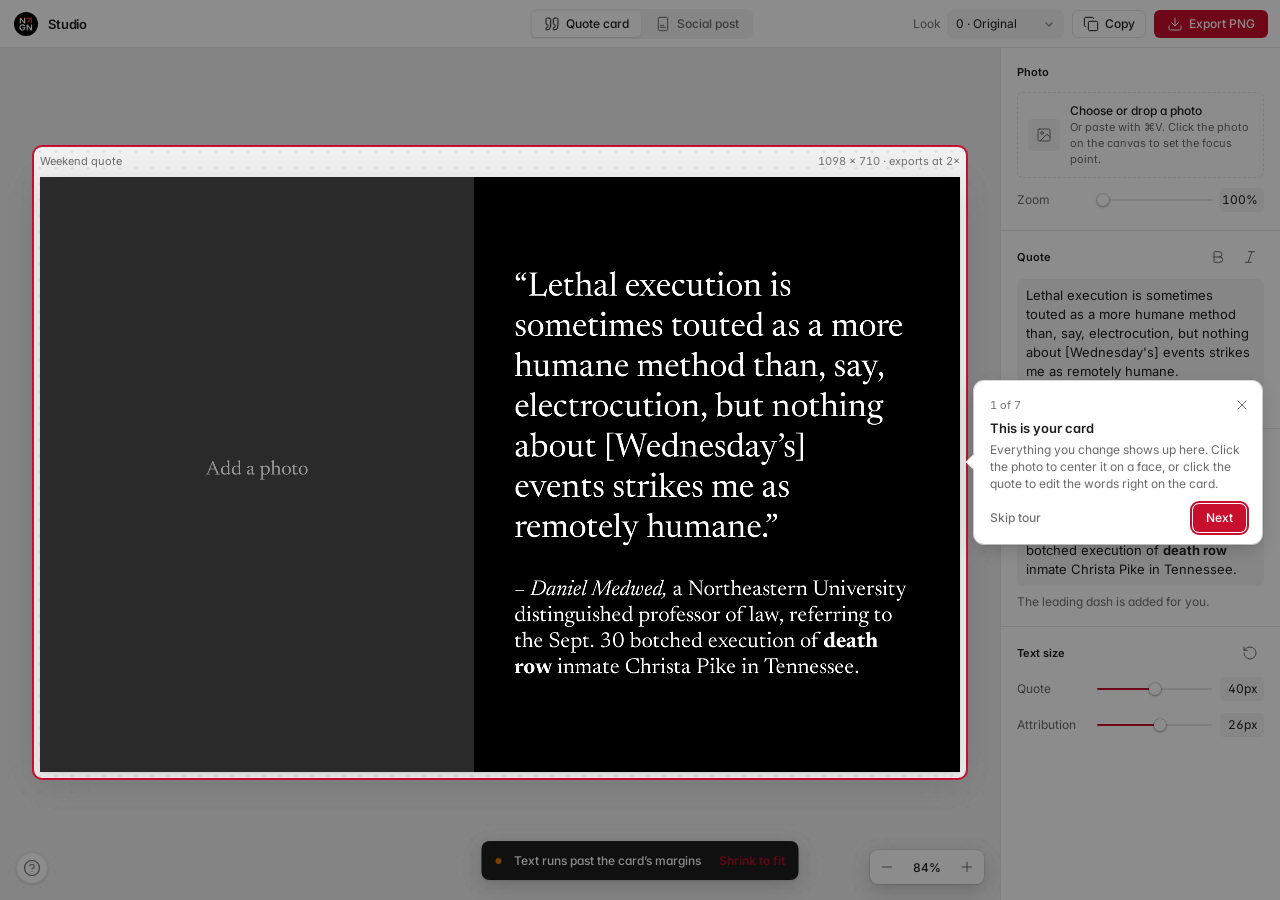
==== commit abce8944: "Studio: five looks designed as different apps; zoomed-out slides stay together; no Kepler chip Looks" ====
--- a/index.html
+++ b/index.html
@@ -27,7 +27,6 @@
   <div class="brand"><svg viewBox="0 0 64 64" aria-hidden="true"><circle cx="32" cy="32" r="32" fill="#000"/><path d="M0,73.07V1.06H12.99L52.81,50.48V1.06h14.32V73.07h-13.2L14.32,24.18v48.89H0Z" fill="#fff" transform="translate(15.3 15.18) scale(0.21955) translate(0 -1.06)"/><path d="M240.67 1.01L240.67 8.21L264.23 8.21L243.23 29.21L248.32 34.31L269.5 13.12L269.5 37.04L276.7 37.04L276.7 1.01Z" fill="#cf2b28" transform="translate(32.49 15.18) scale(0.43880) translate(-240.67 -1.01)"/><path d="M78.46,37.06C78.46,16.01,94.36,0,115.41,0c12.46,0,23.97,5.94,31.55,16.91l-11.29,8.06c-5.62-8.48-12.94-11.72-20.26-11.72-13.1,0-22.27,9.86-22.27,23.81s9.54,23.81,22.64,23.81c11.98,0,18.72-7.05,20.36-14.69h-21.79v-12.35h36.27c.21,1.86,.26,3.98,.26,5.78,0,18.51-13.04,34.52-35.1,34.52s-37.33-16.01-37.33-37.06Z" fill="#fff" transform="translate(14.3 32.78) scale(0.22393) translate(-78.46 0)"/><path d="M162.22,73.07V1.06h12.99l39.82,49.42V1.06h14.32V73.07h-13.2l-39.61-48.89v48.89h-14.32Z" fill="#fff" transform="translate(33.57 33.34) scale(0.21955) translate(-162.22 -1.06)"/></svg><span>Studio</span></div>
   <nav class="tabs" aria-label="Tools"><a href="./" aria-current="page"><svg class="i" viewBox="0 0 24 24" aria-hidden="true"><path d="M16 3a2 2 0 0 0-2 2v6a2 2 0 0 0 2 2 1 1 0 0 1 1 1v1a2 2 0 0 1-2 2 1 1 0 0 0-1 1v2a1 1 0 0 0 1 1 6 6 0 0 0 6-6V5a2 2 0 0 0-2-2z"/><path d="M5 3a2 2 0 0 0-2 2v6a2 2 0 0 0 2 2 1 1 0 0 1 1 1v1a2 2 0 0 1-2 2 1 1 0 0 0-1 1v2a1 1 0 0 0 1 1 6 6 0 0 0 6-6V5a2 2 0 0 0-2-2z"/></svg>Quote card</a><a href="social.html"><svg class="i" viewBox="0 0 24 24" aria-hidden="true"><rect x="5" y="2" width="14" height="20" rx="2"/><path d="M8 17h8M8 14h5"/></svg>Social post</a></nav>
   <div class="top-actions">
-    <span class="font-chip" id="fontStatus"></span>
     <button type="button" class="btn outline" id="copy"><svg class="i" viewBox="0 0 24 24" aria-hidden="true"><rect width="14" height="14" x="8" y="8" rx="2"/><path d="M4 16c-1.1 0-2-.9-2-2V4c0-1.1.9-2 2-2h10c1.1 0 2 .9 2 2"/></svg>Copy</button>
     <button type="button" class="btn primary" id="download"><svg class="i" viewBox="0 0 24 24" aria-hidden="true"><path d="M21 15v4a2 2 0 0 1-2 2H5a2 2 0 0 1-2-2v-4"/><path d="m7 10 5 5 5-5M12 15V3"/></svg>Export PNG</button>
   </div>
@@ -93,12 +92,6 @@
     r.style.setProperty('--p', ((r.value - r.min) / (r.max - r.min)) * 100 + '%');
 }
 function setThumb(src) { const t = $('thumb'); t.style.backgroundImage = `url("${src}")`; t.textContent = ''; }
-function setFontStatus(ok) {
-  const el = $('fontStatus');
-  el.dataset.ok = ok;
-  el.textContent = ok ? 'Kepler Std' : 'Substitute font';
-  el.title = ok ? 'Kepler Std is active on this computer.' : 'Kepler Std isn’t installed here, so Newsreader stands in. Activate Kepler Std in Adobe Fonts for an exact match.';
-}
 
 const canvas = $('card'), ctx = canvas.getContext('2d');
 const quoteEl = $('quote'), attrEl = $('attr');
@@ -289,7 +282,7 @@
   img.onload = () => {
     photo = img;
     $('zoom').value = 100; focus = { x: 0.5, y: 0.4 };
-    draw();
+    draw(); Studio.ambient(canvas);
   };
   img.onerror = () => say('That file couldn’t be opened as an image. Try a JPG, PNG or WebP.');
   img.src = URL.createObjectURL(file);
@@ -413,11 +406,6 @@
   } catch { say(FALLBACK); }
 });
 
-// fonts
-document.fonts.load('40px "QC Kepler Display"').then((faces) => {
-  const kepler = faces.some((f) => f.status === 'loaded');
-  setFontStatus(kepler);
-}, () => {});
 
 draw();
 const variants = ['400', 'italic 400', '700', 'italic 700'];
--- a/studio.css
+++ b/studio.css
@@ -77,10 +77,6 @@
 .tabs a:hover { color: var(--text); }
 .tabs a[aria-current] { background: var(--raised); color: var(--text); box-shadow: 0 1px 2px rgb(0 0 0 / .12); }
 .top-actions { display: flex; align-items: center; justify-content: flex-end; gap: 8px; min-width: 0; }
-.font-chip { display: flex; align-items: center; gap: 6px; color: var(--text-2); white-space: nowrap; padding: 0 6px; cursor: default; }
-.font-chip::before { content: ""; width: 6px; height: 6px; border-radius: 50%; background: var(--text-3); }
-.font-chip[data-ok="true"]::before { background: var(--ok); }
-.font-chip[data-ok="false"]::before { background: var(--warn); }
 
 /* buttons */
 .btn {
@@ -110,6 +106,10 @@
 }
 .artboard { display: grid; gap: 8px; max-width: 100%; }
 .frame-label { display: flex; justify-content: space-between; gap: 16px; color: var(--text-2); font-size: 11px; }
+/* The label never sets the artboard's width (zero intrinsic width, then stretched to the canvas), so zooming out
+   shrinks slides, gaps and labels together; the name truncates and the size hides when there's no room. */
+.artboard .frame-label { width: 0; min-width: 100%; overflow: hidden; }
+.stage.zoom-small .frame-label > span:last-child { display: none; }
 .frame-label span:last-child { color: var(--text-3); font-variant-numeric: tabular-nums; }
 .artboard canvas {
   display: block; width: auto; height: var(--art-h, auto); max-width: none;
@@ -239,7 +239,7 @@
 .wrap-handle.right { right: -11px; }
 
 /* Several artboards side by side; the selected one carries Figma's selection outline */
-.boards { display: flex; gap: 56px; align-items: flex-start; margin: auto; }
+.boards { display: flex; gap: clamp(16px, calc(var(--art-h, 900px) * .06), 56px); align-items: flex-start; margin: auto; }
 .boards .artboard { flex: none; }
 .artboard.selected canvas { outline: 2px solid var(--sel); outline-offset: 0; }
 .artboard.selected .frame-label span:first-child { color: var(--sel-text); }
@@ -249,8 +249,9 @@
 .frame-label > span:first-child { display: flex; gap: 6px; align-items: center; min-width: 0; cursor: default; }
 .frame-label > span:last-child { display: flex; align-items: center; gap: 6px; white-space: nowrap; }
 .frame-label .name { overflow: hidden; text-overflow: ellipsis; white-space: nowrap; max-width: 220px; }
+.frame-label > span:first-child { flex: 1 1 auto; overflow: hidden; }
 .add-board {
-  flex: none; align-self: stretch; margin-top: 24px; width: 120px; display: grid; place-items: center; align-content: center; gap: 6px;
+  flex: none; align-self: stretch; margin-top: 24px; width: clamp(56px, calc(var(--art-h, 900px) * .17), 120px); display: grid; place-items: center; align-content: center; gap: 6px;
   border: 1.5px dashed var(--line); border-radius: 4px; background: none; color: var(--text-2); font: 500 12px var(--ui); cursor: pointer;
 }
 .add-board:hover { border-color: var(--sel); color: var(--sel-text); background: var(--sel-soft); }
@@ -344,8 +345,7 @@
   body { display: block; height: auto; }
   .topbar { grid-template-columns: 1fr auto; padding-block: 8px; height: auto; position: sticky; top: 0; z-index: 2; }
   .topbar .tabs { grid-column: 1 / -1; grid-row: 2; justify-self: start; }
-  .font-chip { display: none; }
-  .workspace, .workspace.with-left { display: block; }
+    .workspace, .workspace.with-left { display: block; }
   .stage { padding: 24px 16px 64px; }
   .artboard canvas { height: auto; max-height: 70vh; max-width: 100%; }
   .zoom-bar, .variant-pick, .crumbs { display: none; }
--- a/variants.css
+++ b/variants.css
@@ -1,83 +1,355 @@
-/* Five arrangements of the same editor, picked under "Look" in the top bar (html[data-variant]).
-   Same colors, panels and features; only where things sit changes. 1 · Classic is studio.css as-is.
-   Phones keep the stacked layout, so every rule here is desktop-only. */
+/* Looks: the same editor as five different apps would have designed it, picked under "Look" in the top bar
+   (html[data-variant]). 0 · Original is studio.css untouched. Each look owns its surfaces, type, shapes and
+   arrangement; Northeastern red stays the one accent. Arrangements are desktop-only; phones keep the stacked layout. */
+
+
+/* 1 · Stage
+   Borrowed from Spotify: an immersive dark room, the canvas lit by the photo's own color, bold confident type,
+   pill-shaped controls, and quiet gray-on-black hierarchy where only the active thing is bright. */
+:root[data-variant="1"] {
+  --chrome: #121212; --canvas: #000; --line: #282828; --field: #242424; --field-hover: #2e2e2e; --raised: #3e3e3e;
+  --text: #fff; --text-2: #b3b3b3; --text-3: #8a8a8a;
+  --sel: #ef3a52; --sel-soft: rgb(239 58 82 / .16); --sel-text: #ff6b7d; --btn: #c8102e; --btn-hover: #e01a3a; --on-sel: #fff;
+  --toast: #fff; --toast-text: #121212; --shadow-art: 0 16px 48px rgb(0 0 0 / .6); --shadow-pop: 0 16px 24px rgb(0 0 0 / .5);
+  --ui: "Figtree", "Inter", system-ui, sans-serif; --r: 6px; color-scheme: dark;
+}
+[data-variant="1"] body { background: #000; }
+[data-variant="1"] .topbar { background: #000; border-bottom: 0; }
+[data-variant="1"] .brand span:first-of-type { font-weight: 800; font-size: 15px; }
+[data-variant="1"] .tabs { background: #1f1f1f; border-radius: 999px; padding: 4px; }
+[data-variant="1"] .tabs a { border-radius: 999px; font-weight: 700; padding: 6px 14px; }
+[data-variant="1"] .tabs a[aria-current] { background: #fff; color: #000; box-shadow: none; }
+[data-variant="1"] .btn { border-radius: 999px; font-weight: 700; height: 32px; padding: 0 16px; transition: transform .12s, background .12s; }
+[data-variant="1"] .btn.outline { border-color: #727272; }
+[data-variant="1"] .btn.outline:hover { border-color: #fff; background: none; transform: scale(1.04); }
+[data-variant="1"] .btn.primary { padding: 0 20px; }
+[data-variant="1"] .btn.primary:hover { transform: scale(1.04); }
+[data-variant="1"] .btn.icon { width: 32px; padding: 0; }
+[data-variant="1"] .panel { background: #121212; }
+[data-variant="1"] .sec { border-bottom: 0; padding: 16px 16px 12px; }
+[data-variant="1"] .sec h2, [data-variant="1"] .panel h2 { font-size: 15px; font-weight: 700; letter-spacing: -0.01em; }
+[data-variant="1"] .presets button { border-radius: 6px; height: 52px; font-weight: 600; font-size: 13px; }
+[data-variant="1"] .presets button:hover { background: #1f1f1f; }
+[data-variant="1"] .presets button[aria-pressed="true"] { background: #2a2a2a; color: var(--sel-text); }
+[data-variant="1"] .mini { border-radius: 4px; }
+[data-variant="1"] .seg { border-radius: 999px; padding: 3px; }
+[data-variant="1"] .seg button { border-radius: 999px; font-weight: 600; }
+[data-variant="1"] .seg button[aria-pressed="true"] { background: #fff; color: #000; }
+[data-variant="1"] .field, [data-variant="1"] .editor { border-radius: 6px; background: #2a2a2a; }
+[data-variant="1"] .drop { border-style: solid; border-color: #2a2a2a; background: #181818; border-radius: 8px; }
+[data-variant="1"] input[type=range]::-webkit-slider-runnable-track { height: 4px; border-radius: 2px; }
+[data-variant="1"] input[type=range]::-webkit-slider-thumb { margin-top: -4px; }
+[data-variant="1"] .stage {
+  background: radial-gradient(120% 70% at 50% 0%, color-mix(in srgb, var(--ambient, #333) 70%, transparent), transparent 70%), #121212;
+  transition: background .6s ease;
+}
+[data-variant="1"] .frame-label { color: #fff; font-weight: 600; }
+[data-variant="1"] .add-board { border: 0; background: rgb(255 255 255 / .06); border-radius: 8px; color: #fff; font-weight: 700; }
+[data-variant="1"] .zoom-bar { border-radius: 999px; background: #282828; box-shadow: var(--shadow-pop); }
+[data-variant="1"] .gallery { background: linear-gradient(180deg, #2a1015 0, #121212 340px), #121212; }
+[data-variant="1"] .gallery-head h1 { font-size: 40px; line-height: 44px; font-weight: 800; letter-spacing: -0.03em; }
+[data-variant="1"] .tile { padding: 12px; border-radius: 8px; background: #181818; transition: background .2s; }
+[data-variant="1"] .tile:hover { background: #282828; }
+[data-variant="1"] .tile-art { border-radius: 6px; box-shadow: 0 8px 24px rgb(0 0 0 / .5); }
+[data-variant="1"] .tile:hover .tile-art { box-shadow: 0 8px 24px rgb(0 0 0 / .5); transform: none; }
+[data-variant="1"] .tile-title { font-weight: 700; font-size: 14px; line-height: 19px; }
+[data-variant="1"] .tile-open { top: auto; bottom: 12px; left: auto; right: 12px; transform: translateY(8px); padding: 10px 16px; font-weight: 700; box-shadow: 0 8px 8px rgb(0 0 0 / .3); }
+[data-variant="1"] .tile:hover .tile-open { transform: translateY(0); }
 @media (min-width: 961px) {
-
-/* 2 · Floating: the canvas fills the window; the top bar and panels float over it as cards (Figma's UI3). */
-[data-variant="2"] body { display: block; }
-[data-variant="2"] .topbar {
-  position: fixed; z-index: 6; top: 10px; left: 10px; right: 10px; height: 48px;
-  border: 0; border-radius: 12px; box-shadow: var(--shadow-pop), 0 0 0 1px var(--line);
-}
-[data-variant="2"] main.workspace { position: fixed; inset: 0; display: block; }
-[data-variant="2"] .stage { position: absolute; inset: 0; padding: 92px 324px 64px 276px; --zoom-inset: 326px; }
-[data-variant="2"] .workspace:not(.with-left) .stage { padding-left: 40px; }
-[data-variant="2"] .panel {
-  position: absolute; z-index: 5; top: 68px; bottom: 10px; border: 0; border-radius: 12px;
-  box-shadow: var(--shadow-pop), 0 0 0 1px var(--line);
-}
-[data-variant="2"] .panel.left { left: 10px; width: 252px; }
-[data-variant="2"] .panel.right { right: 10px; width: 300px; }
-[data-variant="2"] .sec:first-child { border-top-left-radius: 12px; border-top-right-radius: 12px; }
-[data-variant="2"] .gallery { height: 100vh; padding-top: 92px; }
-[data-variant="2"] .help-btn { left: 22px; bottom: 22px; }
-
-/* 3 · Dock: layouts become a strip of big thumbnails docked under the canvas; navigation lives in the breadcrumb. */
-[data-variant="3"] .workspace.with-left { grid-template-columns: minmax(0, 1fr) 280px; grid-template-rows: minmax(0, 1fr) auto; }
-[data-variant="3"] .workspace.with-left .stage { grid-row: 1; grid-column: 1; }
-[data-variant="3"] .workspace.with-left .panel.right { grid-row: 1 / 3; grid-column: 2; }
-[data-variant="3"] .panel.left {
-  grid-row: 2; grid-column: 1; border-right: 0; border-top: 1px solid var(--line);
-  overflow-x: auto; overflow-y: hidden; min-height: 104px;
-}
-[data-variant="3"] .panel.left .back-row, [data-variant="3"] .panel.left .sec-head { display: none; }
-[data-variant="3"] .presets { display: flex; gap: 4px; padding: 10px 12px; width: max-content; }
-[data-variant="3"] .presets button { flex-direction: column; justify-content: center; gap: 6px; width: 92px; height: auto; padding: 8px 4px; font-size: 11px; line-height: 13px; text-align: center; }
-[data-variant="3"] .presets .mini { width: 40px; height: 50px; }
-[data-variant="3"] body:not([data-kind="social"]) .panel.left .quote-note { padding: 0 16px; display: flex; align-items: center; min-height: 102px; }
-
-[data-variant="3"] body[data-view="editor"] .help-btn { bottom: 132px; }
-[data-variant="3"] body[data-view="editor"] .toasts { bottom: 132px; }
-
-/* 4 · Inspector left: properties on the left beside a slim rail of layout thumbnails; the canvas gets the right. */
-[data-variant="4"] .workspace.with-left { grid-template-columns: 64px 280px minmax(0, 1fr); }
-[data-variant="4"] .workspace.with-left .panel.left { grid-column: 1; grid-row: 1; }
-[data-variant="4"] .workspace.with-left .panel.right { grid-column: 2; grid-row: 1; border-left: 0; border-right: 1px solid var(--line); }
-[data-variant="4"] .workspace.with-left .stage { grid-column: 3; grid-row: 1; }
-[data-variant="4"] .workspace:not(.with-left) { grid-template-columns: 280px minmax(0, 1fr); }
-[data-variant="4"] .workspace:not(.with-left) .panel.right { grid-column: 1; grid-row: 1; border-left: 0; border-right: 1px solid var(--line); }
-[data-variant="4"] .workspace:not(.with-left) .stage { grid-column: 2; grid-row: 1; }
-[data-variant="4"] .panel.left .sec-head, [data-variant="4"] .panel.left .quote-note { display: none; }
-[data-variant="4"] .panel.left .back-row { padding: 8px; }
-[data-variant="4"] .panel.left .back-row .btn { width: 48px; height: 32px; padding: 0; font-size: 0; gap: 0; }
-[data-variant="4"] .presets { padding: 4px 8px 12px; gap: 4px; }
-[data-variant="4"] .presets button { justify-content: center; height: auto; padding: 6px 0; font-size: 0; gap: 0; }
-[data-variant="4"] .presets .mini { width: 32px; height: 40px; }
+  [data-variant="1"] .workspace.with-left { grid-template-columns: 260px minmax(0, 1fr) 300px; gap: 8px; padding: 0 8px 8px; background: #000; }
+  [data-variant="1"] .workspace:not(.with-left) { grid-template-columns: minmax(0, 1fr) 300px; gap: 8px; padding: 0 8px 8px; background: #000; }
+  [data-variant="1"] .panel, [data-variant="1"] .stage { border: 0; border-radius: 8px; }
+}
+
+
+/* 2 · Paper
+   Borrowed from Notion: a quiet document on white, a warm gray sidebar, the system typeface, no borders anywhere,
+   rows that only reveal themselves on hover, and generous whitespace so content does the talking. */
+:root[data-variant="2"] {
+  --chrome: #fff; --canvas: #fff; --line: rgb(55 53 47 / .09); --field: rgb(55 53 47 / .05); --field-hover: rgb(55 53 47 / .08); --raised: #fff;
+  --text: #37352f; --text-2: rgb(55 53 47 / .65); --text-3: rgb(55 53 47 / .5);
+  --sel: #c8102e; --sel-soft: rgb(200 16 46 / .07); --sel-text: #b00e28; --btn: #c8102e; --btn-hover: #a50d26;
+  --toast: #37352f; --toast-text: #fff; --shadow-art: 0 0 0 1px rgb(15 15 15 / .05), 0 3px 6px rgb(15 15 15 / .1), 0 9px 24px rgb(15 15 15 / .2);
+  --shadow-pop: 0 0 0 1px rgb(15 15 15 / .05), 0 3px 6px rgb(15 15 15 / .1), 0 9px 24px rgb(15 15 15 / .2);
+  --ui: ui-sans-serif, -apple-system, BlinkMacSystemFont, "Segoe UI", Helvetica, Arial, sans-serif; --r: 4px; color-scheme: light;
+}
+[data-variant="2"] body { background: #fff; font-size: 14px; line-height: 20px; }
+[data-variant="2"] .topbar { border-bottom: 0; height: 45px; }
+[data-variant="2"] .brand svg { width: 22px; height: 22px; }
+[data-variant="2"] .brand span:first-of-type { font-weight: 600; font-size: 14px; }
+[data-variant="2"] .crumbs { font-weight: 400; font-size: 14px; }
+[data-variant="2"] .tabs { background: none; gap: 4px; }
+[data-variant="2"] .tabs a { padding: 4px 8px; font-weight: 500; font-size: 14px; }
+[data-variant="2"] .tabs a:hover { background: var(--field); }
+[data-variant="2"] .tabs a[aria-current] { box-shadow: none; background: var(--field); }
+[data-variant="2"] .btn { font-size: 14px; font-weight: 500; height: 28px; padding: 0 8px; }
+[data-variant="2"] .btn.outline { border: 0; }
+[data-variant="2"] .btn.outline:hover { background: var(--field); }
+[data-variant="2"] .btn.primary { border-radius: 4px; padding: 0 12px; }
+[data-variant="2"] .variant-pick select { background-color: transparent; font-size: 14px; }
+[data-variant="2"] .panel.left { background: #f7f7f5; border: 0; }
+[data-variant="2"] .panel.right { border-left: 1px solid var(--line); }
+[data-variant="2"] .sec { border: 0; padding: 14px 14px 10px; gap: 4px; }
+[data-variant="2"] .sec h2, [data-variant="2"] .panel h2 { font-size: 12px; font-weight: 500; color: var(--text-3); }
+[data-variant="2"] .panel.left .sec-head { padding: 0 14px; }
+[data-variant="2"] .presets { gap: 1px; padding: 2px 6px; }
+[data-variant="2"] .presets button { height: 30px; padding: 0 8px; font-size: 14px; border-radius: 4px; }
+[data-variant="2"] .presets button:hover { background: rgb(55 53 47 / .06); }
+[data-variant="2"] .presets button[aria-pressed="true"] { background: rgb(55 53 47 / .08); color: var(--text); font-weight: 600; }
+[data-variant="2"] .presets .mini { width: 18px; height: 22px; border-radius: 2px; }
+[data-variant="2"] .prop { grid-template-columns: 110px minmax(0, 1fr) 48px; padding: 0 6px; margin: 0 -6px; border-radius: 4px; min-height: 34px; }
+[data-variant="2"] .prop.wide { grid-template-columns: 110px minmax(0, 1fr); }
+[data-variant="2"] .prop:hover { background: rgb(55 53 47 / .04); }
+[data-variant="2"] .prop > label, [data-variant="2"] .prop > span:first-child { color: var(--text-3); font-size: 14px; }
+[data-variant="2"] .val { background: none; font-size: 14px; }
+[data-variant="2"] .editor, [data-variant="2"] .field { background: none; border-color: transparent; font-size: 15px; line-height: 24px; padding: 4px 6px; margin: 0 -6px; width: calc(100% + 12px); }
+[data-variant="2"] .editor:hover, [data-variant="2"] .field:hover { background: rgb(55 53 47 / .04); border-color: transparent; }
+[data-variant="2"] .editor:focus, [data-variant="2"] .field:focus { background: none; border-color: transparent; box-shadow: none; }
+[data-variant="2"] .drop { border: 0; padding: 6px; margin: 0 -6px; }
+[data-variant="2"] .input-icon .field { padding-left: 30px; margin: 0; width: 100%; }
+[data-variant="2"] .drop:hover { background: rgb(55 53 47 / .04); }
+[data-variant="2"] .seg { background: none; gap: 4px; padding: 0; }
+[data-variant="2"] .seg button { height: 28px; border-radius: 4px; }
+[data-variant="2"] .seg button[aria-pressed="true"] { background: rgb(55 53 47 / .08); box-shadow: none; }
+[data-variant="2"] .note { font-size: 13px; line-height: 18px; }
+[data-variant="2"] .stage { background: #fff; }
+[data-variant="2"] .artboard canvas { border-radius: 3px; }
+[data-variant="2"] .frame-label { font-size: 12px; }
+[data-variant="2"] .add-board { border: 0; color: var(--text-3); font-size: 14px; }
+[data-variant="2"] .add-board:hover { background: rgb(55 53 47 / .04); color: var(--text-2); }
+[data-variant="2"] .zoom-bar { box-shadow: var(--shadow-pop); border-radius: 6px; }
+[data-variant="2"] .toast { border-radius: 6px; }
+[data-variant="2"] .gallery { padding: 72px max(96px, calc(50vw - 600px)) 96px; }
+[data-variant="2"] .gallery-head { display: block; margin-bottom: 32px; }
+[data-variant="2"] .gallery-head h1 { font-size: 40px; line-height: 48px; font-weight: 700; color: #37352f; }
+[data-variant="2"] .gallery-head p { font-size: 16px; margin: 8px 0 24px; }
+[data-variant="2"] .gallery-head .toolbar { border-bottom: 1px solid var(--line); padding-bottom: 8px; }
+[data-variant="2"] .grid { gap: 16px; grid-template-columns: repeat(auto-fill, minmax(220px, 1fr)); }
+[data-variant="2"] .tile { gap: 0; border-radius: 4px; box-shadow: 0 0 0 1px rgb(15 15 15 / .1), 0 2px 4px rgb(15 15 15 / .1); overflow: hidden; transition: background .12s; }
+[data-variant="2"] .tile:hover { background: rgb(55 53 47 / .03); }
+[data-variant="2"] .tile-art { border-radius: 0; box-shadow: none; }
+[data-variant="2"] .tile:hover .tile-art { box-shadow: none; transform: none; }
+[data-variant="2"] .tile-meta { padding: 10px 10px 12px; }
+[data-variant="2"] .tile-title { font-weight: 500; font-size: 14px; line-height: 20px; }
+[data-variant="2"] .tile-open { display: none; }
+
+
+/* 3 · Pro
+   Borrowed from Webflow: a dense, exact instrument. Small type, a measured grid behind the canvas, tabular
+   monospace numbers, hairline dividers and square controls; everything sized for someone working fast. */
+:root[data-variant="3"] {
+  --chrome: #2b2b2b; --canvas: #1e1e1e; --line: #383838; --field: #1e1e1e; --field-hover: #262626; --raised: #404040;
+  --text: #f5f5f5; --text-2: #bdbdbd; --text-3: #8f8f8f;
+  --sel: #ef3a52; --sel-soft: rgb(239 58 82 / .16); --sel-text: #ff7d8c; --btn: #c8102e; --btn-hover: #a50d26; --on-sel: #fff;
+  --toast: #404040; --toast-text: #f5f5f5; --shadow-art: 0 0 0 1px #000, 0 8px 24px rgb(0 0 0 / .5); --shadow-pop: 0 0 0 1px #000, 0 8px 16px rgb(0 0 0 / .5);
+  --ui: "Inter", system-ui, sans-serif; --mono: "JetBrains Mono", ui-monospace, monospace; --r: 2px; --bar: 40px; color-scheme: dark;
+}
+[data-variant="3"] body { font-size: 11px; line-height: 14px; }
+[data-variant="3"] .topbar { background: #1e1e1e; border-bottom: 1px solid #000; padding: 0 8px; }
+[data-variant="3"] .brand svg { width: 20px; height: 20px; }
+[data-variant="3"] .brand span:first-of-type { font-size: 12px; }
+[data-variant="3"] .tabs { background: none; gap: 0; padding: 0; }
+[data-variant="3"] .tabs a { padding: 0 10px; height: 40px; border-radius: 0; font-size: 11px; border-bottom: 2px solid transparent; }
+[data-variant="3"] .tabs a[aria-current] { background: none; box-shadow: none; border-bottom-color: var(--sel); }
+[data-variant="3"] .btn { height: 24px; font-size: 11px; padding: 0 8px; border-radius: 2px; }
+[data-variant="3"] .btn.outline { background: #383838; border-color: #383838; }
+[data-variant="3"] .btn.outline:hover { background: #454545; }
+[data-variant="3"] .btn.icon { width: 24px; }
+[data-variant="3"] .variant-pick select { height: 24px; font-size: 11px; background-color: #383838; border-radius: 2px; }
+[data-variant="3"] .panel { background: #2b2b2b; }
+[data-variant="3"] .panel.right { border-left: 1px solid #000; }
+[data-variant="3"] .panel.left { border-right: 1px solid #000; }
+[data-variant="3"] .sec { padding: 0 8px 10px; gap: 6px; border-bottom: 1px solid #000; }
+[data-variant="3"] .sec-head { margin: 0 -8px; padding: 0 8px; min-height: 28px; border-bottom: 1px solid #383838; margin-bottom: 4px; }
+[data-variant="3"] .sec h2, [data-variant="3"] .panel h2 { font-size: 11px; font-weight: 600; color: #d9d9d9; }
+[data-variant="3"] .prop { grid-template-columns: 64px minmax(0, 1fr) 52px; min-height: 24px; gap: 6px; }
+[data-variant="3"] .prop.wide { grid-template-columns: 64px minmax(0, 1fr); }
+[data-variant="3"] .val, [data-variant="3"] .zoom-pct, [data-variant="3"] .frame-label span:last-child, [data-variant="3"] .val-edit { font-family: var(--mono); font-size: 11px; }
+[data-variant="3"] .val { height: 22px; border-radius: 2px; box-shadow: inset 0 0 0 1px #383838; background: #1e1e1e; }
+[data-variant="3"] .field, [data-variant="3"] .editor { border-radius: 2px; border-color: #383838; font-size: 12px; line-height: 17px; }
+[data-variant="3"] .seg { border-radius: 2px; background: #1e1e1e; box-shadow: inset 0 0 0 1px #383838; }
+[data-variant="3"] .seg button { height: 20px; border-radius: 1px; font-size: 11px; }
+[data-variant="3"] .seg button[aria-pressed="true"] { background: #4a4a4a; box-shadow: none; }
+[data-variant="3"] .drop { border-radius: 2px; border-color: #383838; padding: 6px; }
+[data-variant="3"] .note { font-size: 11px; line-height: 15px; }
+[data-variant="3"] .presets button { border-radius: 2px; height: 32px; font-size: 11px; }
+[data-variant="3"] .presets button[aria-pressed="true"] { background: var(--sel-soft); }
+[data-variant="3"] .mini { border-radius: 1px; }
+[data-variant="3"] input[type=range]::-webkit-slider-thumb { width: 10px; height: 10px; margin-top: -4px; border-radius: 2px; }
+[data-variant="3"] .stage {
+  background-color: #1e1e1e;
+  background-image: linear-gradient(rgb(255 255 255 / .035) 1px, transparent 1px), linear-gradient(90deg, rgb(255 255 255 / .035) 1px, transparent 1px),
+    linear-gradient(rgb(255 255 255 / .06) 1px, transparent 1px), linear-gradient(90deg, rgb(255 255 255 / .06) 1px, transparent 1px);
+  background-size: 8px 8px, 8px 8px, 64px 64px, 64px 64px;
+}
+[data-variant="3"] .frame-label { font-size: 10px; text-transform: uppercase; letter-spacing: .04em; }
+[data-variant="3"] .artboard.selected canvas { outline-width: 1px; }
+[data-variant="3"] .add-board { border-radius: 2px; border-width: 1px; }
+[data-variant="3"] .zoom-bar { border-radius: 2px; background: #2b2b2b; padding: 2px; }
+[data-variant="3"] .toast { border-radius: 2px; }
+[data-variant="3"] .tip { border-radius: 2px; }
+[data-variant="3"] .gallery { background: #1e1e1e; }
+[data-variant="3"] .gallery-head h1 { font-size: 14px; font-weight: 600; text-transform: uppercase; letter-spacing: .06em; }
+[data-variant="3"] .grid { gap: 1px; grid-template-columns: repeat(auto-fill, minmax(170px, 1fr)); background: #000; border: 1px solid #000; }
+[data-variant="3"] .tile { background: #2b2b2b; padding: 10px; gap: 8px; }
+[data-variant="3"] .tile:hover { background: #333; }
+[data-variant="3"] .tile-art { border-radius: 1px; }
+[data-variant="3"] .tile:hover .tile-art { box-shadow: 0 0 0 1px var(--sel), var(--shadow-art); transform: none; }
+[data-variant="3"] .tile-title { font-size: 11px; line-height: 15px; }
+[data-variant="3"] .tile-date { font-family: var(--mono); font-size: 10px; }
+[data-variant="3"] .tile-open { border-radius: 2px; font-size: 11px; }
+@media (min-width: 961px) {
+  [data-variant="3"] .workspace.with-left { grid-template-columns: 48px minmax(0, 1fr) 248px; }
+  [data-variant="3"] .workspace:not(.with-left) { grid-template-columns: minmax(0, 1fr) 248px; }
+  [data-variant="3"] .panel.left .sec-head, [data-variant="3"] .panel.left .quote-note { display: none; }
+  [data-variant="3"] .panel.left .back-row { padding: 6px 4px; border-bottom: 1px solid #000; }
+  [data-variant="3"] .panel.left .back-row .btn { width: 40px; height: 28px; padding: 0; font-size: 0; gap: 0; background: none; }
+  [data-variant="3"] .presets { padding: 6px 4px; gap: 2px; }
+  [data-variant="3"] .presets button { justify-content: center; height: auto; padding: 5px 0; font-size: 0; gap: 0; }
+  [data-variant="3"] .presets .mini { width: 24px; height: 30px; }
+}
+
+
+/* 4 · Workspace
+   Borrowed from Slack: a dark frame you live in, a sidebar that reads like channels, and the work itself on a
+   bright rounded sheet set into the frame. Friendly, bold, unfussy. */
+:root[data-variant="4"] {
+  --frame: #2b0b12; --frame-2: #3d1219; --frame-text: rgb(255 255 255 / .82);
+  --chrome: #fff; --canvas: #f8f8f8; --line: #e8e8e8; --field: #f4f4f4; --field-hover: #ebebeb; --raised: #fff;
+  --text: #1d1c1d; --text-2: #616061; --text-3: #6f6e6f;
+  --sel: #c8102e; --sel-soft: rgb(200 16 46 / .08); --sel-text: #b00e28; --btn: #c8102e; --btn-hover: #a50d26;
+  --toast: #1d1c1d; --toast-text: #fff; --ui: "Lato", "Inter", system-ui, sans-serif; --r: 6px; color-scheme: light;
+}
+[data-variant="4"] body { background: var(--frame); font-size: 13px; }
+[data-variant="4"] .topbar { background: var(--frame); border: 0; color: #fff; }
+[data-variant="4"] .brand { color: #fff; }
+[data-variant="4"] .brand span:first-of-type { font-weight: 900; font-size: 16px; }
+[data-variant="4"] .crumbs, [data-variant="4"] .crumbs button, [data-variant="4"] .crumbs .here { color: var(--frame-text); }
+[data-variant="4"] .crumbs button:hover { background: rgb(255 255 255 / .1); color: #fff; }
+[data-variant="4"] .tabs { background: rgb(255 255 255 / .12); border-radius: 6px; }
+[data-variant="4"] .tabs a { color: var(--frame-text); font-weight: 700; }
+[data-variant="4"] .tabs a:hover { color: #fff; }
+[data-variant="4"] .tabs a[aria-current] { background: rgb(255 255 255 / .22); color: #fff; box-shadow: none; }
+[data-variant="4"] .top-actions .btn.outline { color: #fff; border-color: rgb(255 255 255 / .3); }
+[data-variant="4"] .top-actions .btn.outline:hover { background: rgb(255 255 255 / .1); }
+[data-variant="4"] .variant-pick { color: var(--frame-text); }
+[data-variant="4"] .variant-pick select { background-color: rgb(255 255 255 / .12); color: #fff; }
+[data-variant="4"] .btn { font-weight: 700; border-radius: 4px; }
+[data-variant="4"] .btn.primary { background: #c8102e; box-shadow: 0 1px 3px rgb(0 0 0 / .2); }
+[data-variant="4"] .sec h2, [data-variant="4"] .panel h2 { font-size: 15px; font-weight: 900; }
+[data-variant="4"] .sec { padding: 16px 20px; }
+[data-variant="4"] .field, [data-variant="4"] .editor { background: #fff; border: 1px solid #ddd; border-radius: 8px; font-size: 15px; line-height: 22px; padding: 8px 10px; }
+[data-variant="4"] .editor:focus, [data-variant="4"] .field:focus { box-shadow: 0 0 0 4px rgb(200 16 46 / .15); }
+[data-variant="4"] .seg button[aria-pressed="true"] { font-weight: 700; }
+[data-variant="4"] .stage { background: var(--canvas); }
 [data-variant="4"] .zoom-bar { border-radius: 8px; }
-
-/* 5 · Focus: the selected slide large, the story's other slides in a filmstrip below, layouts as a floating palette. */
-[data-variant="5"] .workspace.with-left { grid-template-columns: minmax(0, 1fr) 280px; position: relative; }
-[data-variant="5"] .workspace.with-left .stage { grid-column: 1; grid-row: 1; --fit-reserve: 150px; padding-top: 32px; }
-[data-variant="5"] .workspace.with-left .panel.right { grid-column: 2; grid-row: 1; }
-[data-variant="5"] .panel.left {
-  position: absolute; z-index: 5; top: 12px; left: 12px; width: auto; max-height: calc(100% - 24px);
-  border: 0; border-radius: 10px; box-shadow: var(--shadow-pop), 0 0 0 1px var(--line);
-}
-[data-variant="5"] .panel.left .sec-head { padding: 10px 12px 2px; }
-[data-variant="5"] .panel.left .back-row { padding: 6px 6px 0; }
-[data-variant="5"] .presets { display: grid; grid-template-columns: repeat(3, 40px); gap: 4px; padding: 6px 10px 10px; }
-[data-variant="5"] .presets button { justify-content: center; height: auto; padding: 5px 0; font-size: 0; gap: 0; }
-[data-variant="5"] .panel.left .quote-note { width: 160px; padding: 8px 12px 12px; }
-[data-variant="5"] .boards { flex-wrap: wrap; justify-content: center; align-content: flex-start; gap: 20px 12px; }
-[data-variant="5"] .boards .artboard.selected { order: -1; flex: 0 0 100%; justify-items: center; }
-[data-variant="5"] .boards .artboard.selected .frame-label { width: calc(var(--art-h) * .8); }
-[data-variant="5"] .boards .artboard:not(.selected) { gap: 4px; }
-[data-variant="5"] .boards .artboard:not(.selected) canvas { height: 104px; }
-[data-variant="5"] .boards .artboard:not(.selected) .frame-label { max-width: 84px; }
-[data-variant="5"] .boards .artboard:not(.selected) .frame-label > span:last-child { display: none; }
-[data-variant="5"] .boards .artboard:not(.selected) .frame-label .name { max-width: 84px; }
-[data-variant="5"] .boards .add-wrap { margin-top: 20px; align-self: auto; height: 104px; }
-[data-variant="5"] .boards .add-board { width: 84px; }
-[data-variant="5"] .menu { top: auto; bottom: calc(100% + 8px); left: 50%; right: auto; transform: translateX(-50%); }
-
-}
+[data-variant="4"] .toast { border-radius: 8px; }
+[data-variant="4"] .help-btn { background: var(--frame-2); border-color: rgb(255 255 255 / .15); color: #fff; }
+[data-variant="4"] .gallery { background: #fff; }
+[data-variant="4"] .gallery-head h1 { font-size: 22px; font-weight: 900; }
+[data-variant="4"] .tile-art { border-radius: 8px; }
+[data-variant="4"] .tile-title { font-weight: 700; font-size: 15px; line-height: 20px; }
+[data-variant="4"] .tile-open { border-radius: 4px; font-weight: 700; }
+@media (min-width: 961px) {
+  [data-variant="4"] .workspace { gap: 0; padding: 0 8px 8px 0; background: var(--frame); }
+  [data-variant="4"] .workspace.with-left { grid-template-columns: 260px minmax(0, 1fr) 300px; }
+  [data-variant="4"] .workspace:not(.with-left) { grid-template-columns: minmax(0, 1fr) 300px; padding-left: 8px; }
+  [data-variant="4"] .stage { border-radius: 10px 0 0 10px; }
+  [data-variant="4"] .panel.right { border-radius: 0 10px 10px 0; border-left: 1px solid var(--line); }
+  [data-variant="4"] .panel.left { background: var(--frame); border: 0; color: var(--frame-text); }
+  [data-variant="4"] .panel.left .btn { color: var(--frame-text); font-weight: 700; }
+  [data-variant="4"] .panel.left .btn:hover { background: rgb(255 255 255 / .1); color: #fff; }
+  [data-variant="4"] .panel.left h2 { color: var(--frame-text); font-size: 15px; }
+  [data-variant="4"] .panel.left .sec-head { padding: 10px 16px 6px; }
+  [data-variant="4"] .panel.left .note { color: rgb(255 255 255 / .6); }
+  [data-variant="4"] .presets { gap: 2px; padding: 0 10px; }
+  [data-variant="4"] .presets button { height: 30px; padding: 0 10px; color: var(--frame-text); font-size: 15px; border-radius: 6px; }
+  [data-variant="4"] .presets button:hover { background: rgb(255 255 255 / .1); }
+  [data-variant="4"] .presets button[aria-pressed="true"] { background: #c8102e; color: #fff; font-weight: 700; }
+  [data-variant="4"] .presets .mini { width: 16px; height: 20px; border-radius: 3px; box-shadow: inset 0 0 0 1px rgb(255 255 255 / .35); background: rgb(255 255 255 / .1); color: rgb(255 255 255 / .7); }
+  [data-variant="4"] .presets button[aria-pressed="true"] .mini { background: rgb(255 255 255 / .2); color: #fff; box-shadow: inset 0 0 0 1px #fff; }
+  [data-variant="4"] .gallery { margin: 0 8px 8px; border-radius: 10px; }
+}
+
+
+/* 5 · Calm
+   Borrowed from Claude and ChatGPT: warm neutrals, a serif for headings and a clean sans for everything else,
+   soft rounded shapes, one centered composer-style input, and lots of air. Nothing competes with the work. */
+:root[data-variant="5"] {
+  --chrome: #faf9f5; --canvas: #f0eee6; --line: #e5e2d9; --field: #f0eee6; --field-hover: #e8e5db; --raised: #fff;
+  --text: #1f1e1d; --text-2: #5e5d59; --text-3: #6e6d68;
+  --sel: #c8102e; --sel-soft: rgb(200 16 46 / .07); --sel-text: #b00e28; --btn: #c8102e; --btn-hover: #a50d26;
+  --toast: #1f1e1d; --toast-text: #faf9f5; --shadow-art: 0 2px 8px rgb(31 30 29 / .08), 0 24px 48px rgb(31 30 29 / .12);
+  --shadow-pop: 0 4px 24px rgb(31 30 29 / .12), 0 0 0 1px rgb(31 30 29 / .06);
+  --serif: "Source Serif 4", Georgia, serif; --r: 10px; color-scheme: light;
+}
+[data-variant="5"] body { background: var(--canvas); font-size: 13px; line-height: 18px; }
+[data-variant="5"] .topbar { background: transparent; border: 0; }
+[data-variant="5"] .brand span:first-of-type { font-family: var(--serif); font-weight: 500; font-size: 18px; letter-spacing: -0.01em; }
+[data-variant="5"] .tabs { border-radius: 999px; background: #e8e5db; padding: 3px; }
+[data-variant="5"] .tabs a { border-radius: 999px; }
+[data-variant="5"] .tabs a[aria-current] { background: #fff; box-shadow: 0 1px 3px rgb(31 30 29 / .12); }
+[data-variant="5"] .btn { border-radius: 999px; height: 32px; padding: 0 14px; }
+[data-variant="5"] .btn.outline { background: #fff; border-color: var(--line); }
+[data-variant="5"] .btn.icon { width: 32px; padding: 0; }
+[data-variant="5"] .variant-pick select { border-radius: 999px; background-color: #fff; height: 32px; }
+[data-variant="5"] .sec { border: 0; padding: 14px 18px; }
+[data-variant="5"] .sec + .sec { border-top: 1px solid var(--line); }
+[data-variant="5"] .sec h2, [data-variant="5"] .panel h2 { font-family: var(--serif); font-size: 15px; font-weight: 500; letter-spacing: 0; }
+[data-variant="5"] .field, [data-variant="5"] .editor { background: #fff; border: 1px solid var(--line); border-radius: 14px; padding: 10px 12px; font-size: 14px; line-height: 21px; }
+[data-variant="5"] .editor:focus, [data-variant="5"] .field:focus { box-shadow: 0 0 0 3px rgb(200 16 46 / .1); }
+[data-variant="5"] .seg { border-radius: 999px; padding: 3px; }
+[data-variant="5"] .seg button { border-radius: 999px; }
+[data-variant="5"] .val { border-radius: 8px; background: #fff; box-shadow: inset 0 0 0 1px var(--line); }
+[data-variant="5"] .drop { border-radius: 14px; background: #fff; border-style: solid; border-color: var(--line); }
+[data-variant="5"] .presets button { border-radius: 10px; }
+[data-variant="5"] .mini { border-radius: 4px; }
+[data-variant="5"] .stage { background: var(--canvas); }
+[data-variant="5"] .artboard canvas { border-radius: 4px; }
+[data-variant="5"] .frame-label { font-family: var(--serif); font-size: 13px; }
+[data-variant="5"] .add-board { border-radius: 14px; }
+[data-variant="5"] .zoom-bar { border-radius: 999px; padding: 4px; }
+[data-variant="5"] .zoom-bar .btn.icon { width: 28px; height: 28px; }
+[data-variant="5"] .toast { border-radius: 999px; padding-left: 18px; }
+[data-variant="5"] .toast.plain { padding-right: 18px; }
+[data-variant="5"] .tip { border-radius: 8px; }
+[data-variant="5"] .menu, [data-variant="5"] .tour-tip, [data-variant="5"] .sheet-card { border-radius: 16px; }
+[data-variant="5"] .help-btn { box-shadow: var(--shadow-pop); border: 0; }
+[data-variant="5"] .gallery { background: var(--canvas); }
+[data-variant="5"] .gallery-head { flex-direction: column; align-items: center; text-align: center; gap: 20px; margin: 24px auto 40px; }
+[data-variant="5"] .gallery-head h1 { font-family: var(--serif); font-size: 40px; line-height: 48px; font-weight: 400; letter-spacing: -0.02em; }
+[data-variant="5"] .gallery-head .toolbar { flex-wrap: wrap; justify-content: center; gap: 8px; }
+[data-variant="5"] .gallery-search { width: min(640px, 90vw); flex-basis: 100%; }
+[data-variant="5"] .gallery-search .field { height: 56px; border-radius: 28px; padding-left: 48px; font-size: 16px; box-shadow: var(--shadow-pop); border: 0; }
+[data-variant="5"] .gallery-search svg { left: 18px; width: 20px; height: 20px; }
+[data-variant="5"] .grid { gap: 28px 20px; }
+[data-variant="5"] .tile-art { border-radius: 14px; }
+[data-variant="5"] .tile-title { font-family: var(--serif); font-size: 16px; line-height: 21px; font-weight: 500; }
+[data-variant="5"] .tile-open { border-radius: 999px; }
+@media (min-width: 961px) {
+  [data-variant="5"] .workspace.with-left { grid-template-columns: minmax(0, 1fr) 320px; position: relative; }
+  [data-variant="5"] .workspace:not(.with-left) { grid-template-columns: minmax(0, 1fr) 320px; }
+  [data-variant="5"] .workspace .stage { grid-column: 1; grid-row: 1; }
+  [data-variant="5"] .workspace.with-left .stage { --fit-reserve: 150px; padding-top: 24px; }
+  [data-variant="5"] .panel.right { grid-column: 2; grid-row: 1; margin: 0 12px 12px 0; border: 0; border-radius: 20px; box-shadow: var(--shadow-pop); background: #fff; }
+  [data-variant="5"] .panel.left {
+    position: absolute; z-index: 5; top: 12px; left: 16px; width: auto; max-height: calc(100% - 24px);
+    border: 0; border-radius: 18px; box-shadow: var(--shadow-pop); background: #fff;
+  }
+  [data-variant="5"] .panel.left .sec-head { padding: 10px 14px 2px; }
+  [data-variant="5"] .panel.left .back-row { padding: 8px 8px 0; }
+  [data-variant="5"] .presets { display: grid; grid-template-columns: repeat(3, 42px); gap: 4px; padding: 6px 12px 12px; }
+  [data-variant="5"] .presets button { justify-content: center; height: auto; padding: 5px 0; font-size: 0; gap: 0; }
+  [data-variant="5"] .panel.left .quote-note { width: 170px; padding: 8px 14px 14px; }
+  [data-variant="5"] .boards { flex-wrap: wrap; justify-content: center; align-content: flex-start; gap: 20px 12px; }
+  [data-variant="5"] .boards .artboard.selected { order: -1; flex: 0 0 100%; justify-items: center; }
+  [data-variant="5"] .boards .artboard.selected .frame-label { width: calc(var(--art-h) * .8); }
+  [data-variant="5"] .boards .artboard:not(.selected) { gap: 4px; }
+  [data-variant="5"] .boards .artboard:not(.selected) canvas { height: 104px; border-radius: 6px; }
+  [data-variant="5"] .boards .artboard:not(.selected) .frame-label { max-width: 84px; font-family: var(--ui); font-size: 11px; }
+  [data-variant="5"] .boards .artboard:not(.selected) .frame-label > span:last-child { display: none; }
+  [data-variant="5"] .boards .artboard:not(.selected) .frame-label .name { max-width: 84px; }
+  [data-variant="5"] .boards .add-wrap { margin-top: 20px; align-self: auto; height: 104px; }
+  [data-variant="5"] .boards .add-board { width: 84px; }
+  [data-variant="5"] .menu { top: auto; bottom: calc(100% + 8px); left: 50%; right: auto; transform: translateX(-50%); }
+}
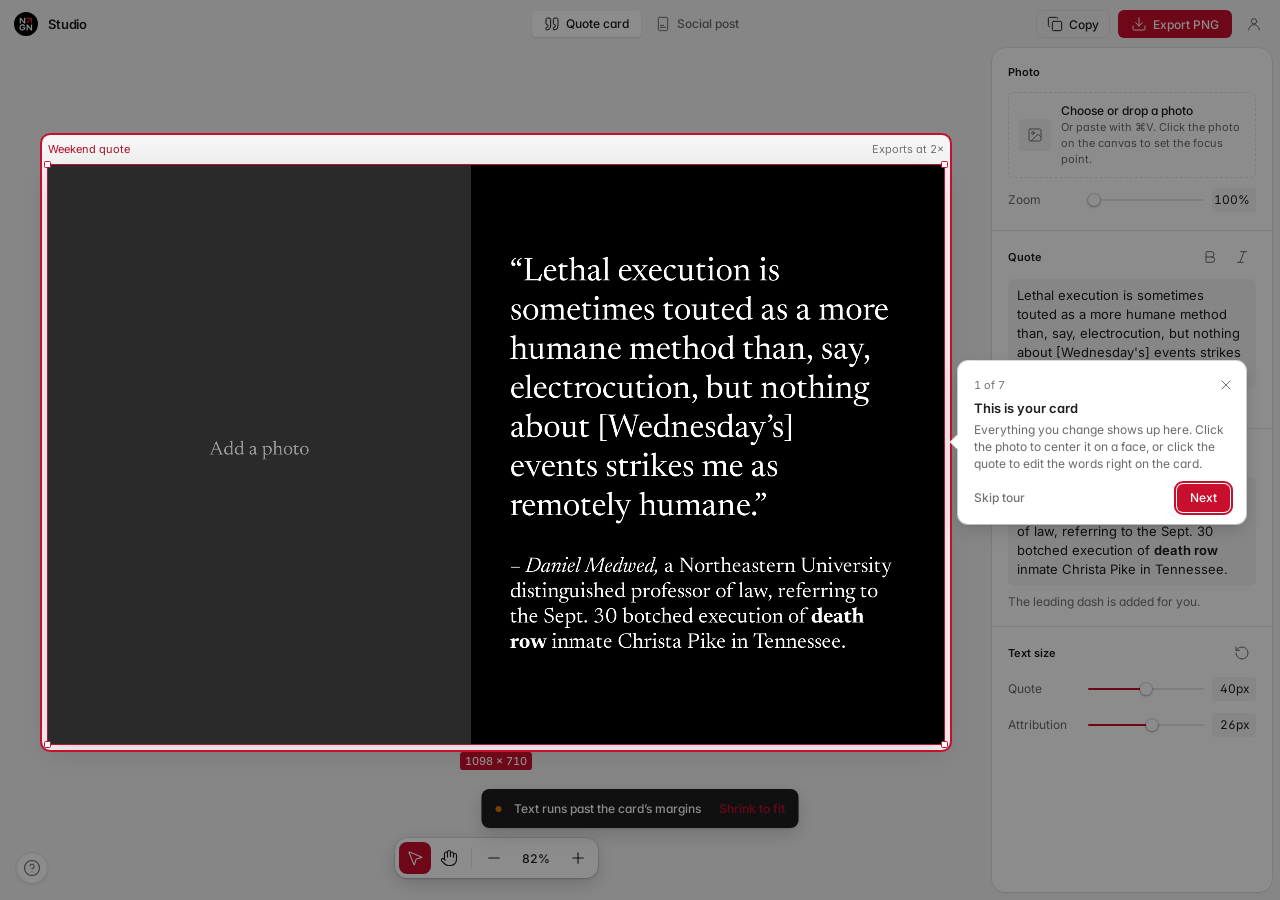
==== commit 77b09966: "Studio: back to the original look, iterated toward Figma Removes the five looks, the Look menu, per-" ====
--- a/index.html
+++ b/index.html
@@ -9,7 +9,6 @@
 <link rel="preconnect" href="https://fonts.gstatic.com" crossorigin>
 <link rel="stylesheet" href="https://fonts.googleapis.com/css2?family=Inter:wght@400;500;600&family=Newsreader:ital,opsz,wght@0,72,400;0,72,700;1,72,400;1,72,700&display=swap">
 <link rel="stylesheet" href="studio.css">
-<link rel="stylesheet" href="variants.css">
 <style>
 /* Kepler Std (Adobe) is used when installed; local() pins exact faces, since the family has 100+ widths and optical sizes. */
 @font-face { font-family: "QC Kepler Display"; font-weight: 400; font-style: normal; src: local("Kepler Std Display"), local("KeplerStd-Disp"); }
@@ -33,9 +32,9 @@
 </header>
 <main class="workspace">
   <section class="stage" id="stage" aria-label="Canvas">
-    <div class="artboard">
-      <div class="frame-label"><span>Weekend quote</span><span>1098 × 710 · exports at 2×</span></div>
-      <canvas id="card" width="2196" height="1420" aria-label="Quote card preview"></canvas>
+    <div class="artboard selected">
+      <div class="frame-label"><span>Weekend quote</span><span>Exports at 2×</span></div>
+      <div class="art-wrap"><canvas id="card" width="2196" height="1420" aria-label="Quote card preview"></canvas><span class="sel" aria-hidden="true"><i></i><i></i><i></i><i></i><b>1098 × 710</b></span></div>
     </div>
     <div class="toasts">
       <div class="toast" id="warn" hidden><span class="dot"></span><span>Text runs past the card’s margins</span><button type="button" id="fit">Shrink to fit</button></div>
@@ -282,7 +281,7 @@
   img.onload = () => {
     photo = img;
     $('zoom').value = 100; focus = { x: 0.5, y: 0.4 };
-    draw(); Studio.ambient(canvas);
+    draw();
   };
   img.onerror = () => say('That file couldn’t be opened as an image. Try a JPG, PNG or WebP.');
   img.src = URL.createObjectURL(file);
@@ -412,7 +411,7 @@
 Promise.all(variants.flatMap((v) => [QUOTE_FAMILY, ATTR_FAMILY].map((f) => document.fonts.load(`${v} 40px ${f}`)))).then(draw, draw);
 document.fonts.ready.then(draw);
 
-CanvasEdit.attach({ canvas, wrap: document.querySelector('.artboard'), W, regions: () => regions, redraw: draw });
+CanvasEdit.attach({ canvas, wrap: document.querySelector('.art-wrap'), W, regions: () => regions, redraw: draw });
 addEventListener('keydown', (e) => {
   if ((e.metaKey || e.ctrlKey) && e.key.toLowerCase() === 'e') { e.preventDefault(); $('download').click(); }
 });
--- a/studio.css
+++ b/studio.css
@@ -3,7 +3,9 @@
    Northeastern red as the one accent for selection, focus and primary actions. */
 :root {
   --chrome: #ffffff;        /* top bar + panels */
-  --canvas: #f0f0f0;        /* workspace behind the artboard */
+  --canvas: #f5f5f5;        /* workspace behind the artboard: Figma's plain canvas gray */
+  --edge: 0 0 0 .5px rgb(0 0 0 / .12), 0 1px 3px rgb(0 0 0 / .07); /* floating panels */
+  --spring: cubic-bezier(.34, 1.56, .64, 1);
   --dot: rgb(0 0 0 / .07);
   --line: #e6e6e6;
   --field: #f5f5f5;         /* inputs, segmented tracks */
@@ -29,7 +31,7 @@
   --bar: 48px;
 }
 @media (prefers-color-scheme: dark) { :root:not([data-theme="light"]) {
-  --chrome: #2c2c2c; --canvas: #1e1e1e; --dot: rgb(255 255 255 / .06); --line: #3a3a3a;
+  --chrome: #2c2c2c; --canvas: #1e1e1e; --edge: 0 0 0 .5px rgb(255 255 255 / .1), 0 1px 3px rgb(0 0 0 / .4); --dot: rgb(255 255 255 / .06); --line: #3a3a3a;
   --field: #383838; --field-hover: #424242; --raised: #4a4a4a;
   --text: #f5f5f5; --text-2: #b3b3b3; --text-3: #a3a3a3;
   --sel: #e8475f; --sel-soft: rgb(232 71 95 / .18); --sel-text: #ff8a99; --on-sel: #ffffff;
@@ -38,7 +40,7 @@
   color-scheme: dark;
 } }
 :root[data-theme="dark"] {
-  --chrome: #2c2c2c; --canvas: #1e1e1e; --dot: rgb(255 255 255 / .06); --line: #3a3a3a;
+  --chrome: #2c2c2c; --canvas: #1e1e1e; --edge: 0 0 0 .5px rgb(255 255 255 / .1), 0 1px 3px rgb(0 0 0 / .4); --dot: rgb(255 255 255 / .06); --line: #3a3a3a;
   --field: #383838; --field-hover: #424242; --raised: #4a4a4a;
   --text: #f5f5f5; --text-2: #b3b3b3; --text-3: #a3a3a3;
   --sel: #e8475f; --sel-soft: rgb(232 71 95 / .18); --sel-text: #ff8a99; --on-sel: #ffffff;
@@ -64,7 +66,7 @@
 /* top bar */
 .topbar {
   display: grid; grid-template-columns: 1fr auto 1fr; align-items: center; gap: 12px;
-  padding: 0 12px 0 14px; background: var(--chrome); border-bottom: 1px solid var(--line);
+  padding: 0 12px 0 14px; background: var(--canvas); border-bottom: 0;
 }
 .brand { display: flex; align-items: center; gap: 10px; font-weight: 600; font-size: 13px; letter-spacing: -0.01em; min-width: 0; }
 .brand canvas, .brand svg { width: 24px; height: 24px; flex: none; }
@@ -95,14 +97,12 @@
 .btn[aria-pressed="true"] { background: var(--sel-soft); color: var(--sel-text); }
 
 /* workspace */
-.workspace { display: grid; grid-template-columns: minmax(0, 1fr) 280px; min-height: 0; }
+.workspace { display: grid; grid-template-columns: minmax(0, 1fr) 280px; min-height: 0; gap: 8px; padding: 0 8px 8px; }
 .workspace.with-left { grid-template-columns: 232px minmax(0, 1fr) 280px; }
 .stage {
   position: relative; min-width: 0; min-height: 0; overflow: auto;
-  display: grid; place-items: center; padding: 48px 40px 72px;
+  display: grid; place-items: center; padding: 48px 40px 104px; /* room below for the size pill and the toolbar */
   background-color: var(--canvas);
-  background-image: radial-gradient(var(--dot) 1px, transparent 1px);
-  background-size: 16px 16px;
 }
 .artboard { display: grid; gap: 8px; max-width: 100%; }
 .frame-label { display: flex; justify-content: space-between; gap: 16px; color: var(--text-2); font-size: 11px; }
@@ -125,11 +125,11 @@
 .artboard:not(.selected) canvas:hover { outline: 1.5px solid var(--sel); }
 
 /* toasts float at the bottom of the canvas, like Figma's notifications */
-.toasts { z-index: 7; position: fixed; left: 50%; bottom: 20px; transform: translateX(-50%); display: grid; gap: 8px; justify-items: center; width: max-content; max-width: calc(100% - 32px); pointer-events: none; }
+.toasts { z-index: 7; position: fixed; left: 50%; bottom: 72px; transform: translateX(-50%); display: grid; gap: 8px; justify-items: center; width: max-content; max-width: calc(100% - 32px); pointer-events: none; }
 .toast {
   pointer-events: auto; display: flex; align-items: center; gap: 12px; padding: 8px 8px 8px 14px;
   background: var(--toast); color: var(--toast-text); border-radius: 8px; box-shadow: var(--shadow-pop); font-weight: 500;
-  animation: toast-in .24s cubic-bezier(.16, 1, .3, 1);
+  animation: pop-in .32s var(--spring);
 }
 .toast:empty { display: none; }
 .toast.plain { padding-right: 14px; }
@@ -140,8 +140,7 @@
 
 /* panels */
 .panel { background: var(--chrome); min-height: 0; overflow-y: auto; }
-.panel.right { border-left: 1px solid var(--line); }
-.panel.left { border-right: 1px solid var(--line); }
+.panel { border-radius: 13px; box-shadow: var(--edge); }
 .sec { padding: 12px 16px 16px; border-bottom: 1px solid var(--line); display: grid; gap: 8px; }
 .sec:last-child { border-bottom: 0; }
 .sec-head { display: flex; align-items: center; justify-content: space-between; min-height: 24px; }
@@ -241,7 +240,17 @@
 /* Several artboards side by side; the selected one carries Figma's selection outline */
 .boards { display: flex; gap: clamp(16px, calc(var(--art-h, 900px) * .06), 56px); align-items: flex-start; margin: auto; }
 .boards .artboard { flex: none; }
-.artboard.selected canvas { outline: 2px solid var(--sel); outline-offset: 0; }
+.artboard.selected canvas { outline: 1.5px solid var(--sel); outline-offset: 0; }
+.sel { position: absolute; inset: 0; pointer-events: none; display: none; }
+.artboard.selected .sel { display: block; }
+.sel i { position: absolute; width: 7px; height: 7px; background: #fff; border: 1.5px solid var(--sel); border-radius: 1.5px; }
+.sel i:nth-child(1) { left: -4px; top: -4px; } .sel i:nth-child(2) { right: -4px; top: -4px; }
+.sel i:nth-child(3) { left: -4px; bottom: -4px; } .sel i:nth-child(4) { right: -4px; bottom: -4px; }
+.sel b {
+  position: absolute; left: 50%; top: calc(100% + 8px); transform: translateX(-50%); padding: 1px 5px; border-radius: 3px;
+  background: var(--sel); color: #fff; font: 500 11px/16px var(--ui); font-variant-numeric: tabular-nums; white-space: nowrap;
+}
+.art-wrap { position: relative; }
 .artboard.selected .frame-label span:first-child { color: var(--sel-text); }
 .frame-label .x { visibility: hidden; border: 0; background: none; color: var(--text-3); padding: 0; cursor: pointer; display: flex; }
 .artboard:hover .frame-label .x { visibility: visible; }
@@ -256,14 +265,35 @@
 }
 .add-board:hover { border-color: var(--sel); color: var(--sel-text); background: var(--sel-soft); }
 
-/* Zoom control, bottom right of the canvas */
-.zoom-bar {
-  position: fixed; z-index: 4;
-  display: flex; align-items: center; gap: 2px; padding: 3px; border-radius: 8px; background: var(--chrome);
-  box-shadow: var(--shadow-pop), 0 0 0 1px var(--line);
-}
-.zoom-pct { min-width: 48px; height: 26px; border: 0; border-radius: 4px; background: none; color: var(--text); font: 500 12px var(--ui); font-variant-numeric: tabular-nums; cursor: pointer; }
+/* Bottom toolbar, Figma-style: tools, then zoom; floats at the canvas's bottom center */
+.dock {
+  position: fixed; z-index: 4; display: flex; align-items: center; gap: 2px; padding: 4px; border-radius: 12px;
+  background: var(--chrome); box-shadow: var(--shadow-pop), var(--edge);
+  animation: pop-in .35s var(--spring);
+}
+.dock .tool { width: 32px; height: 32px; display: grid; place-items: center; border: 0; border-radius: 8px; background: none; color: var(--text); cursor: pointer; transition: background .12s; }
+.dock .tool:hover { background: var(--field); }
+.dock .tool[aria-pressed="true"] { background: var(--sel); color: #fff; }
+.dock .tool svg.i { width: 18px; height: 18px; }
+.dock-sep { width: 1px; height: 20px; margin: 0 4px; background: var(--line); }
+.zoom-pct { min-width: 48px; height: 32px; border: 0; border-radius: 8px; background: none; color: var(--text); font: 500 12px var(--ui); font-variant-numeric: tabular-nums; cursor: pointer; }
 .zoom-pct:hover { background: var(--field); }
+@keyframes pop-in { from { opacity: 0; transform: translateY(6px) scale(.96); } }
+
+/* Who's here: the avatar and its name prompt */
+.avatar-wrap { position: relative; }
+.avatar {
+  width: 28px; height: 28px; border-radius: 50%; display: grid; place-items: center; border: 0; cursor: pointer;
+  background: var(--field); color: var(--text-2); font: 700 12px var(--ui); transition: transform .2s var(--spring);
+}
+.avatar.named { color: #fff; box-shadow: 0 0 0 2px var(--canvas), 0 0 0 3.5px rgb(0 0 0 / .08); }
+.avatar:hover { transform: scale(1.08); }
+.avatar-pop {
+  position: absolute; z-index: 20; top: calc(100% + 8px); right: 0; width: 240px; padding: 12px; display: grid; gap: 8px;
+  background: var(--chrome); border-radius: 12px; box-shadow: var(--shadow-pop), var(--edge); animation: pop-in .3s var(--spring); transform-origin: top right;
+}
+.avatar-pop label { font-weight: 600; }
+.avatar-pop .field { height: 30px; }
 
 /* Tooltips with shortcut keys */
 .tip {
@@ -297,10 +327,6 @@
 .panel .sec, .panel .quote-note { animation: sec-in .18s ease-out; }
 @keyframes sec-in { from { opacity: 0; transform: translateY(2px); } }
 
-/* Layout variation picker */
-.variant-pick { display: flex; align-items: center; gap: 6px; color: var(--text-3); }
-.variant-pick select { width: auto; height: 28px; padding-right: 26px; }
-
 /* Where you are: tool, then the story that's open */
 .crumbs { display: flex; align-items: center; gap: 6px; min-width: 0; color: var(--text-3); font-weight: 500; }
 .crumbs button { border: 0; background: none; padding: 4px 6px; margin: 0 -6px; border-radius: 4px; color: var(--text-2); font: inherit; cursor: pointer; white-space: nowrap; }
@@ -317,7 +343,7 @@
   position: fixed; z-index: 51; width: 288px; padding: 14px 16px 12px; border-radius: 10px;
   background: var(--chrome); color: var(--text); box-shadow: var(--shadow-pop), 0 0 0 1px var(--line);
   transition: left .28s cubic-bezier(.16, 1, .3, 1), top .28s cubic-bezier(.16, 1, .3, 1);
-  animation: toast-in .24s cubic-bezier(.16, 1, .3, 1);
+  animation: pop-in .32s var(--spring);
 }
 .tour-tip::before { content: ""; position: absolute; width: 10px; height: 10px; background: var(--chrome); transform: rotate(45deg); box-shadow: -1px -1px 0 var(--line); }
 .tour-tip[data-side="bottom"]::before { top: -5px; left: calc(var(--ax) - 5px); }
@@ -348,7 +374,9 @@
     .workspace, .workspace.with-left { display: block; }
   .stage { padding: 24px 16px 64px; }
   .artboard canvas { height: auto; max-height: 70vh; max-width: 100%; }
-  .zoom-bar, .variant-pick, .crumbs { display: none; }
+  .dock, .crumbs, .avatar-wrap { display: none; }
+  .workspace { padding: 0; gap: 0; }
+  .panel { border-radius: 0; box-shadow: none; }
   .panel.left, .panel.right { border: 0; border-top: 1px solid var(--line); }
 }
 @media (prefers-reduced-motion: reduce) { *, *::before { animation: none !important; transition: none !important; } }
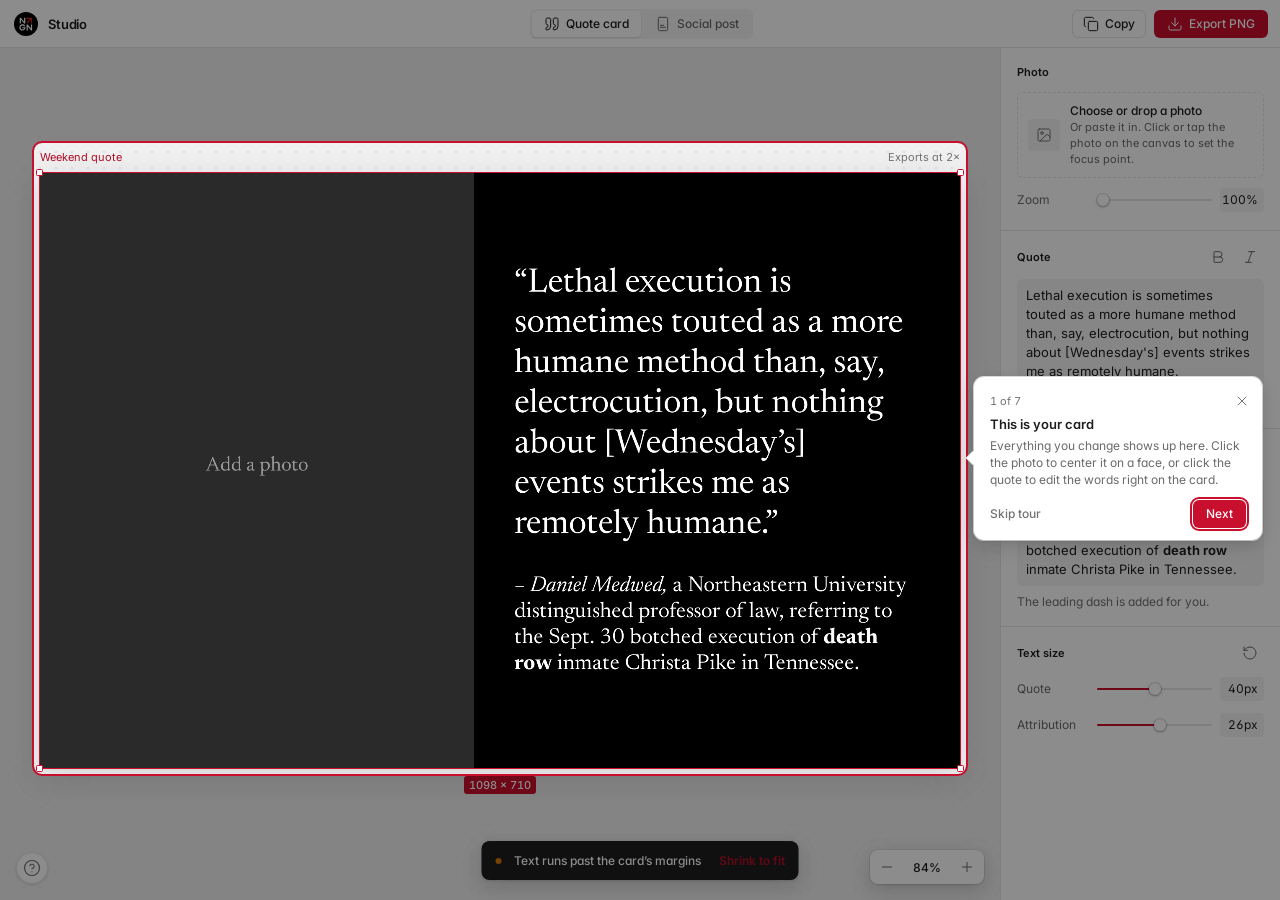
==== commit eae07bfe: "Studio: fully responsive on phones and small tablets Under 960px the editor is an app rather than a " ====
--- a/index.html
+++ b/index.html
@@ -2,13 +2,14 @@
 <html lang="en">
 <head>
 <meta charset="utf-8">
-<meta name="viewport" content="width=device-width, initial-scale=1">
+<meta name="viewport" content="width=device-width, initial-scale=1, viewport-fit=cover">
 <link rel="icon" href="favicon.svg" type="image/svg+xml">
 <title>Weekend Quote Card</title>
 <link rel="preconnect" href="https://fonts.googleapis.com">
 <link rel="preconnect" href="https://fonts.gstatic.com" crossorigin>
 <link rel="stylesheet" href="https://fonts.googleapis.com/css2?family=Inter:wght@400;500;600&family=Newsreader:ital,opsz,wght@0,72,400;0,72,700;1,72,400;1,72,700&display=swap">
 <link rel="stylesheet" href="studio.css">
+<style>@media (max-width: 960px) { .workspace { --m-stage-h: min(46dvh, calc(100vw * .68 + 64px)); } }</style>
 <style>
 /* Kepler Std (Adobe) is used when installed; local() pins exact faces, since the family has 100+ widths and optical sizes. */
 @font-face { font-family: "QC Kepler Display"; font-weight: 400; font-style: normal; src: local("Kepler Std Display"), local("KeplerStd-Disp"); }
@@ -47,7 +48,7 @@
       <div class="sec-head"><h2>Photo</h2></div>
       <label class="drop">
         <span class="thumb" id="thumb"><svg class="i" viewBox="0 0 24 24" aria-hidden="true"><rect x="3" y="3" width="18" height="18" rx="2"/><circle cx="9" cy="9" r="2"/><path d="m21 15-3.1-3.1a2 2 0 0 0-2.8 0L6 21"/></svg></span>
-        <span><strong>Choose or drop a photo</strong><span class="sub">Or paste with ⌘V. Click the photo on the canvas to set the focus point.</span></span>
+        <span><strong>Choose or drop a photo</strong><span class="sub">Or paste it in. Click or tap the photo on the canvas to set the focus point.</span></span>
         <input type="file" id="file" accept="image/*">
       </label>
       <div class="prop"><label for="zoom">Zoom</label><input type="range" id="zoom" min="100" max="250" value="100"><output class="val" for="zoom" id="zoomOut"></output></div>
--- a/studio.css
+++ b/studio.css
@@ -3,8 +3,7 @@
    Northeastern red as the one accent for selection, focus and primary actions. */
 :root {
   --chrome: #ffffff;        /* top bar + panels */
-  --canvas: #f5f5f5;        /* workspace behind the artboard: Figma's plain canvas gray */
-  --edge: 0 0 0 .5px rgb(0 0 0 / .12), 0 1px 3px rgb(0 0 0 / .07); /* floating panels */
+  --canvas: #f0f0f0;        /* workspace behind the artboard */
   --spring: cubic-bezier(.34, 1.56, .64, 1);
   --dot: rgb(0 0 0 / .07);
   --line: #e6e6e6;
@@ -31,7 +30,7 @@
   --bar: 48px;
 }
 @media (prefers-color-scheme: dark) { :root:not([data-theme="light"]) {
-  --chrome: #2c2c2c; --canvas: #1e1e1e; --edge: 0 0 0 .5px rgb(255 255 255 / .1), 0 1px 3px rgb(0 0 0 / .4); --dot: rgb(255 255 255 / .06); --line: #3a3a3a;
+  --chrome: #2c2c2c; --canvas: #1e1e1e; --dot: rgb(255 255 255 / .06); --line: #3a3a3a;
   --field: #383838; --field-hover: #424242; --raised: #4a4a4a;
   --text: #f5f5f5; --text-2: #b3b3b3; --text-3: #a3a3a3;
   --sel: #e8475f; --sel-soft: rgb(232 71 95 / .18); --sel-text: #ff8a99; --on-sel: #ffffff;
@@ -40,7 +39,7 @@
   color-scheme: dark;
 } }
 :root[data-theme="dark"] {
-  --chrome: #2c2c2c; --canvas: #1e1e1e; --edge: 0 0 0 .5px rgb(255 255 255 / .1), 0 1px 3px rgb(0 0 0 / .4); --dot: rgb(255 255 255 / .06); --line: #3a3a3a;
+  --chrome: #2c2c2c; --canvas: #1e1e1e; --dot: rgb(255 255 255 / .06); --line: #3a3a3a;
   --field: #383838; --field-hover: #424242; --raised: #4a4a4a;
   --text: #f5f5f5; --text-2: #b3b3b3; --text-3: #a3a3a3;
   --sel: #e8475f; --sel-soft: rgb(232 71 95 / .18); --sel-text: #ff8a99; --on-sel: #ffffff;
@@ -66,7 +65,7 @@
 /* top bar */
 .topbar {
   display: grid; grid-template-columns: 1fr auto 1fr; align-items: center; gap: 12px;
-  padding: 0 12px 0 14px; background: var(--canvas); border-bottom: 0;
+  padding: 0 12px 0 14px; background: var(--chrome); border-bottom: 1px solid var(--line);
 }
 .brand { display: flex; align-items: center; gap: 10px; font-weight: 600; font-size: 13px; letter-spacing: -0.01em; min-width: 0; }
 .brand canvas, .brand svg { width: 24px; height: 24px; flex: none; }
@@ -97,12 +96,14 @@
 .btn[aria-pressed="true"] { background: var(--sel-soft); color: var(--sel-text); }
 
 /* workspace */
-.workspace { display: grid; grid-template-columns: minmax(0, 1fr) 280px; min-height: 0; gap: 8px; padding: 0 8px 8px; }
+.workspace { display: grid; grid-template-columns: minmax(0, 1fr) 280px; min-height: 0; }
 .workspace.with-left { grid-template-columns: 232px minmax(0, 1fr) 280px; }
 .stage {
   position: relative; min-width: 0; min-height: 0; overflow: auto;
-  display: grid; place-items: center; padding: 48px 40px 104px; /* room below for the size pill and the toolbar */
+  display: grid; place-items: center; padding: 48px 40px 80px; /* room below for the size pill */
   background-color: var(--canvas);
+  background-image: radial-gradient(var(--dot) 1px, transparent 1px);
+  background-size: 16px 16px;
 }
 .artboard { display: grid; gap: 8px; max-width: 100%; }
 .frame-label { display: flex; justify-content: space-between; gap: 16px; color: var(--text-2); font-size: 11px; }
@@ -125,7 +126,7 @@
 .artboard:not(.selected) canvas:hover { outline: 1.5px solid var(--sel); }
 
 /* toasts float at the bottom of the canvas, like Figma's notifications */
-.toasts { z-index: 7; position: fixed; left: 50%; bottom: 72px; transform: translateX(-50%); display: grid; gap: 8px; justify-items: center; width: max-content; max-width: calc(100% - 32px); pointer-events: none; }
+.toasts { z-index: 7; position: fixed; left: 50%; bottom: 20px; transform: translateX(-50%); display: grid; gap: 8px; justify-items: center; width: max-content; max-width: calc(100% - 32px); pointer-events: none; }
 .toast {
   pointer-events: auto; display: flex; align-items: center; gap: 12px; padding: 8px 8px 8px 14px;
   background: var(--toast); color: var(--toast-text); border-radius: 8px; box-shadow: var(--shadow-pop); font-weight: 500;
@@ -140,7 +141,8 @@
 
 /* panels */
 .panel { background: var(--chrome); min-height: 0; overflow-y: auto; }
-.panel { border-radius: 13px; box-shadow: var(--edge); }
+.panel.right { border-left: 1px solid var(--line); }
+.panel.left { border-right: 1px solid var(--line); }
 .sec { padding: 12px 16px 16px; border-bottom: 1px solid var(--line); display: grid; gap: 8px; }
 .sec:last-child { border-bottom: 0; }
 .sec-head { display: flex; align-items: center; justify-content: space-between; min-height: 24px; }
@@ -265,35 +267,14 @@
 }
 .add-board:hover { border-color: var(--sel); color: var(--sel-text); background: var(--sel-soft); }
 
-/* Bottom toolbar, Figma-style: tools, then zoom; floats at the canvas's bottom center */
-.dock {
-  position: fixed; z-index: 4; display: flex; align-items: center; gap: 2px; padding: 4px; border-radius: 12px;
-  background: var(--chrome); box-shadow: var(--shadow-pop), var(--edge);
-  animation: pop-in .35s var(--spring);
-}
-.dock .tool { width: 32px; height: 32px; display: grid; place-items: center; border: 0; border-radius: 8px; background: none; color: var(--text); cursor: pointer; transition: background .12s; }
-.dock .tool:hover { background: var(--field); }
-.dock .tool[aria-pressed="true"] { background: var(--sel); color: #fff; }
-.dock .tool svg.i { width: 18px; height: 18px; }
-.dock-sep { width: 1px; height: 20px; margin: 0 4px; background: var(--line); }
-.zoom-pct { min-width: 48px; height: 32px; border: 0; border-radius: 8px; background: none; color: var(--text); font: 500 12px var(--ui); font-variant-numeric: tabular-nums; cursor: pointer; }
+/* Zoom control, bottom right of the canvas */
+.zoom-bar {
+  position: fixed; z-index: 4; display: flex; align-items: center; gap: 2px; padding: 3px; border-radius: 8px;
+  background: var(--chrome); box-shadow: var(--shadow-pop), 0 0 0 1px var(--line);
+}
+.zoom-pct { min-width: 48px; height: 26px; border: 0; border-radius: 4px; background: none; color: var(--text); font: 500 12px var(--ui); font-variant-numeric: tabular-nums; cursor: pointer; }
 .zoom-pct:hover { background: var(--field); }
 @keyframes pop-in { from { opacity: 0; transform: translateY(6px) scale(.96); } }
-
-/* Who's here: the avatar and its name prompt */
-.avatar-wrap { position: relative; }
-.avatar {
-  width: 28px; height: 28px; border-radius: 50%; display: grid; place-items: center; border: 0; cursor: pointer;
-  background: var(--field); color: var(--text-2); font: 700 12px var(--ui); transition: transform .2s var(--spring);
-}
-.avatar.named { color: #fff; box-shadow: 0 0 0 2px var(--canvas), 0 0 0 3.5px rgb(0 0 0 / .08); }
-.avatar:hover { transform: scale(1.08); }
-.avatar-pop {
-  position: absolute; z-index: 20; top: calc(100% + 8px); right: 0; width: 240px; padding: 12px; display: grid; gap: 8px;
-  background: var(--chrome); border-radius: 12px; box-shadow: var(--shadow-pop), var(--edge); animation: pop-in .3s var(--spring); transform-origin: top right;
-}
-.avatar-pop label { font-weight: 600; }
-.avatar-pop .field { height: 30px; }
 
 /* Tooltips with shortcut keys */
 .tip {
@@ -367,16 +348,47 @@
 .help-btn:hover { color: var(--text); transform: translateY(-1px); }
 .help-btn svg.i { width: 18px; height: 18px; }
 
+/* Phones and small tablets: an app, not a long page. The top bar, then the canvas in a fixed band, then the
+   properties as a sheet that scrolls on its own, so dragging on the canvas never fights scrolling the page. */
 @media (max-width: 960px) {
-  body { display: block; height: auto; }
-  .topbar { grid-template-columns: 1fr auto; padding-block: 8px; height: auto; position: sticky; top: 0; z-index: 2; }
-  .topbar .tabs { grid-column: 1 / -1; grid-row: 2; justify-self: start; }
-    .workspace, .workspace.with-left { display: block; }
-  .stage { padding: 24px 16px 64px; }
-  .artboard canvas { height: auto; max-height: 70vh; max-width: 100%; }
-  .dock, .crumbs, .avatar-wrap { display: none; }
-  .workspace { padding: 0; gap: 0; }
-  .panel { border-radius: 0; box-shadow: none; }
-  .panel.left, .panel.right { border: 0; border-top: 1px solid var(--line); }
+  html, body { height: 100%; }
+  body { height: 100dvh; grid-template-rows: auto minmax(0, 1fr); overflow: hidden; }
+  .topbar {
+    grid-template-columns: minmax(0, 1fr) auto; gap: 8px; height: auto;
+    padding: calc(8px + env(safe-area-inset-top, 0px)) 12px 8px;
+  }
+  body[data-view="editor"] .brand > span:not(.crumbs) { display: none; }
+  .topbar .tabs { grid-column: 1 / -1; grid-row: 2; justify-self: stretch; }
+  .topbar .tabs a { flex: 1; justify-content: center; }
+  .top-actions { gap: 6px; }
+  .top-actions .btn.outline { width: 36px; padding: 0; font-size: 0; gap: 0; }
+  .top-actions .btn { height: 36px; }
+  .workspace { grid-template-columns: minmax(0, 1fr); grid-template-rows: var(--m-stage-h, 52dvh) minmax(0, 1fr); }
+  .stage { padding: 12px 12px 16px; overflow: hidden; }
+  .panel.right {
+    border: 0; border-radius: 14px 14px 0 0; box-shadow: 0 -1px 0 var(--line), 0 -8px 24px rgb(0 0 0 / .06);
+    overscroll-behavior: contain; padding-bottom: env(safe-area-inset-bottom, 0px); position: relative; z-index: 2;
+  }
+  .panel.right::before { content: ""; display: block; width: 36px; height: 4px; margin: 8px auto 0; border-radius: 2px; background: var(--line); }
+  .sec { padding: 12px 16px 16px; }
+  .zoom-bar, .help-btn, .sel b { display: none !important; }
+  .toasts { bottom: calc(12px + env(safe-area-inset-bottom, 0px)); max-width: calc(100% - 24px); }
+  .toast { font-size: 13px; }
+  .artboard.selected canvas { outline-width: 2px; }
+  /* iOS zooms into any field under 16px; keep typing in place */
+  .field, .editor, select, .val-edit { font-size: 16px !important; }
+  .tour-tip { width: min(300px, calc(100vw - 24px)); }
+}
+/* Fingers need bigger targets than a cursor */
+@media (pointer: coarse) {
+  .btn { min-height: 36px; }
+  .btn.icon { width: 36px; }
+  .seg button { height: 32px; }
+  .prop { min-height: 36px; }
+  .swatches button { width: 30px; height: 30px; }
+  .wrap-handle { width: 18px; height: 18px; margin-top: -9px; }
+  .wrap-handle.left { left: -15px; } .wrap-handle.right { right: -15px; }
+  input[type=range]::-webkit-slider-thumb { width: 20px; height: 20px; margin-top: -9px; }
+  .frame-label .x { visibility: visible; }
 }
 @media (prefers-reduced-motion: reduce) { *, *::before { animation: none !important; transition: none !important; } }
